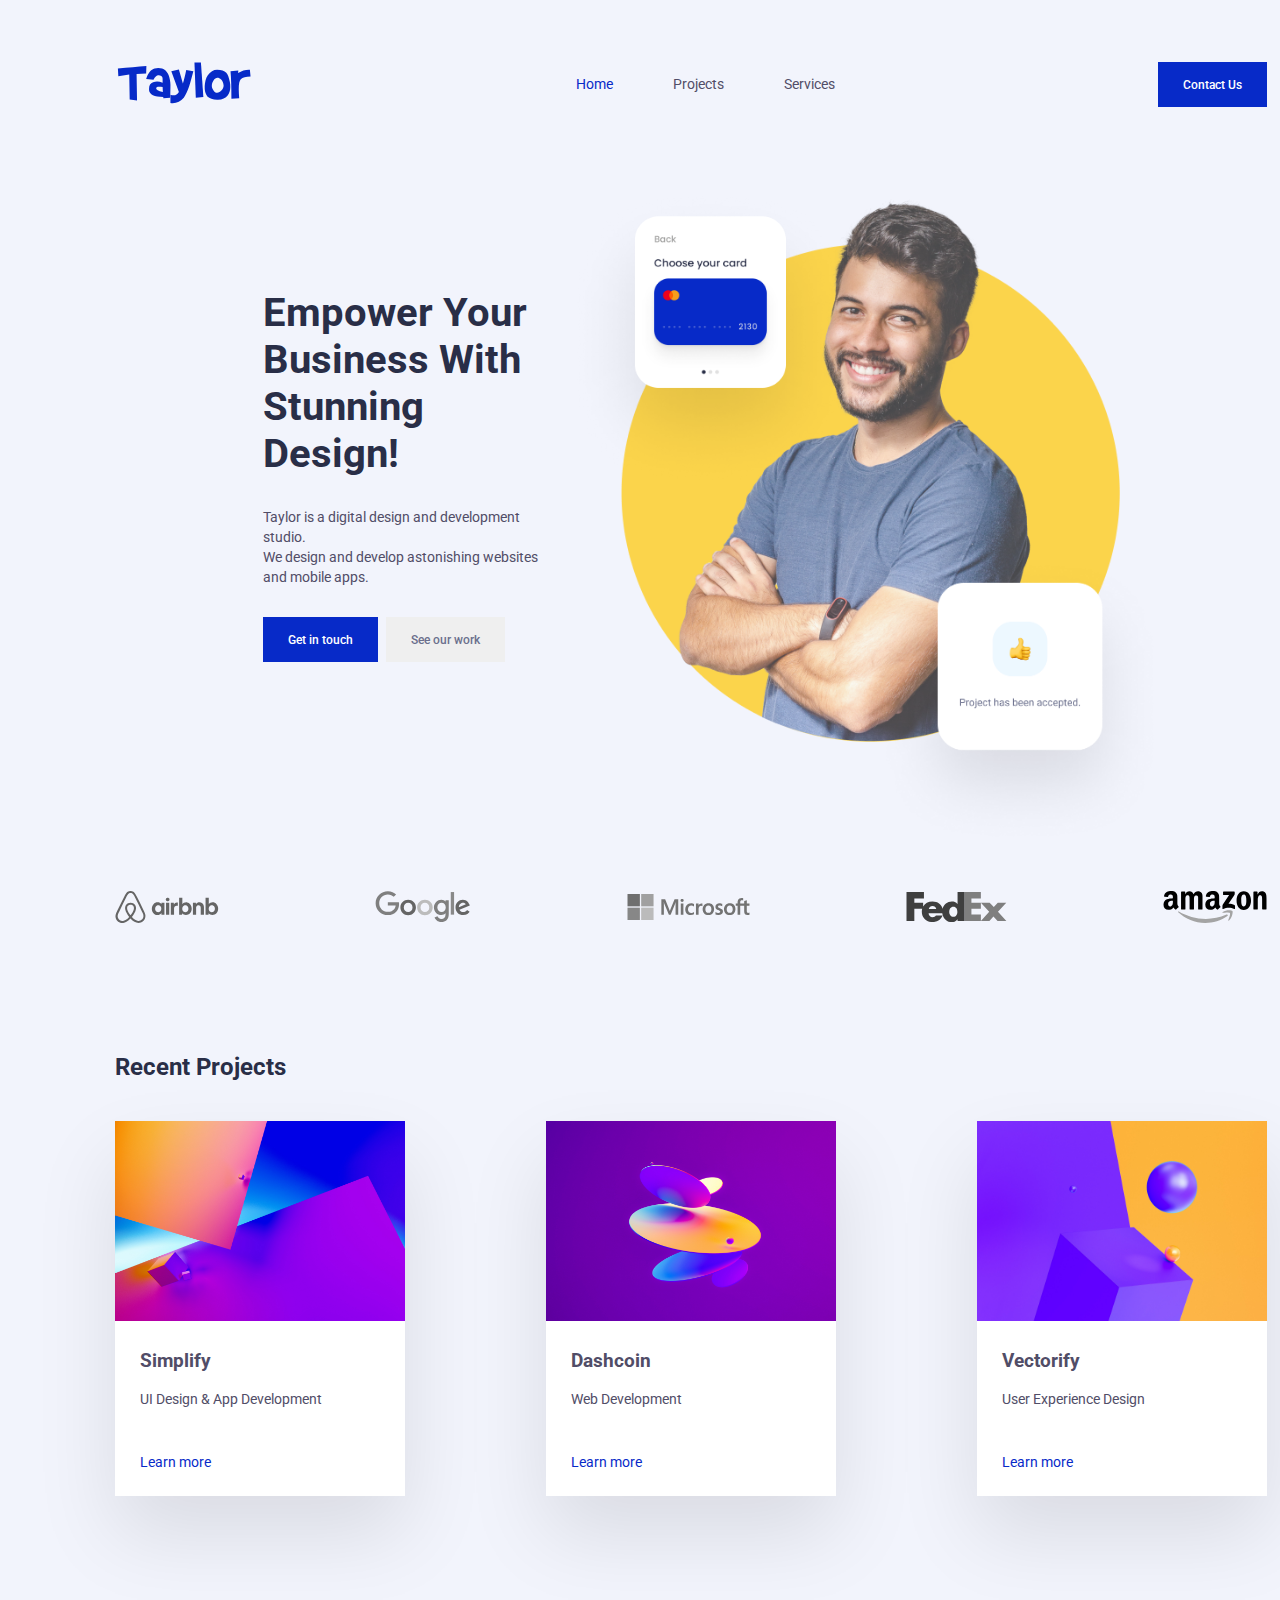
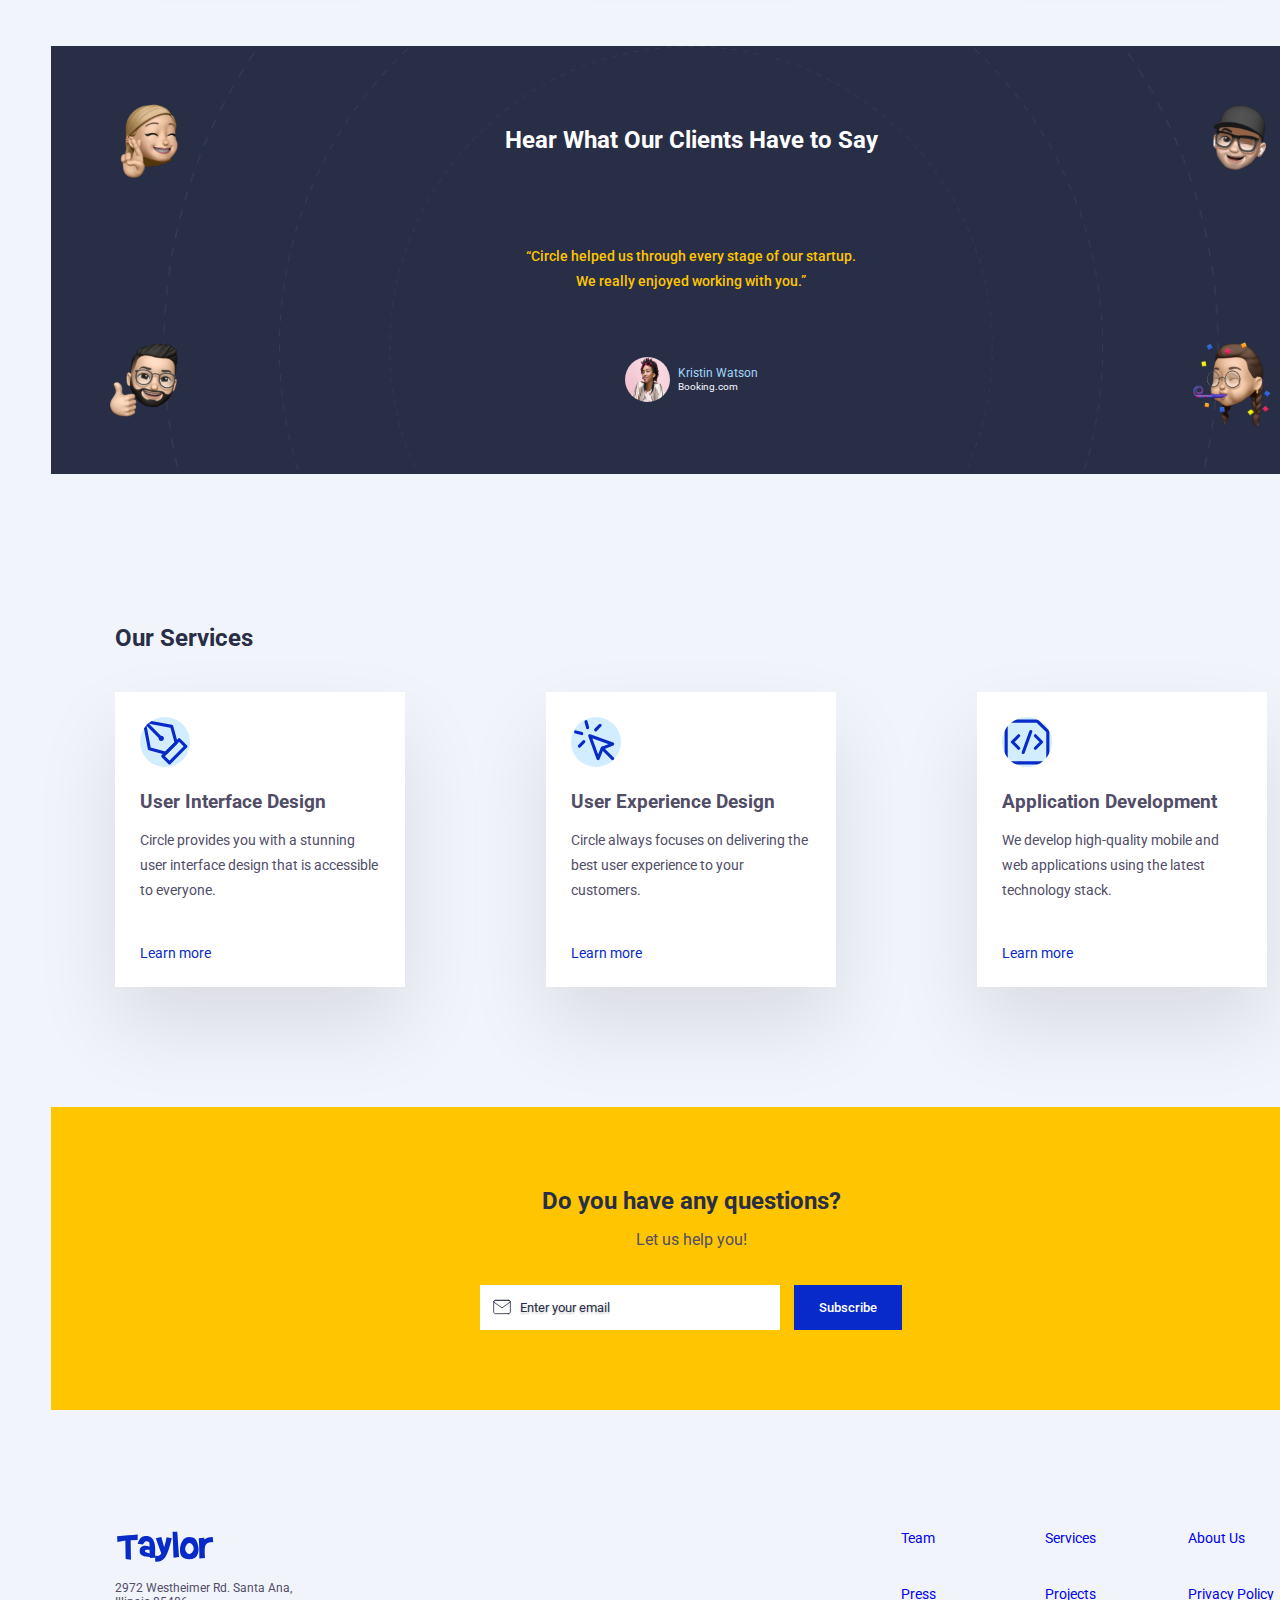
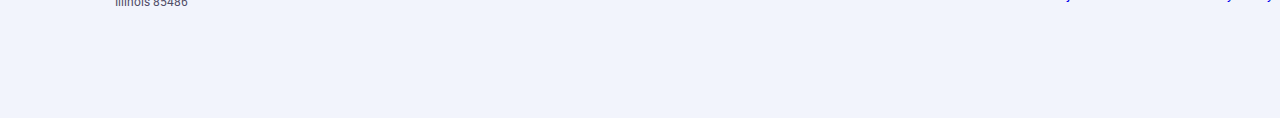
==== index.html @ c60c2ffe "Continuing mobile version" ====
<!--
            MARIONA BATALLA TAYLOR
            mariona.batalla.taylor@gmail.com
            IronHack - FrontEnd Bootcamp
            MID TERM PROJECT
            July -August 2022

            Notes for me:
            1 - You’ll also have to create a few interactions with the DOM, 
            using what you’ve learned about JavaScript so far.

            2 - you’ll have to deploy this project to Netlify, using the Git CLI to do so

-->

<!DOCTYPE html>

<html lang="en">
  <head>
        <meta charset="UTF-8" />
        <meta name="author" content="Taylor"/>
        <meta name="description" content="Web Design and Development by Taylor"/>
        <meta name="keywords"content="web, web design, web development, frontend, taylor"/>
        <meta name="viewport" content="width=device-width, initial-scale=1.0" />
        <meta http-equiv="X-UA-Compatible" content="ie=edge" />
        <title>Taylor Web Design</title>
        <!--general stylesheet-->
        <link rel="stylesheet" type="text/css" href="styles/style.css" />
        <!--styles for index page-->
        <link rel="stylesheet" type="text/css" href="styles/index-style.css" />

  </head>

  <body>

    <div id="container">

        <nav class="general-margins"> <!--navigation bar-->
            <div id="logo-nav">
                <img src="images/logos/taylor.svg" alt="Taylor logo">
                <!--

                    clic en la imagen - window.location.href = el index (CIRCLE)
                
                -->
            </div><!--end of logo nav-->

            <div id="middle-nav">
                <ul>
                    <li><a href="index.html" class="active">Home</a></li>
                    <li><a href="#projects">Projects</a></li><!--anchor-->
                    <li><a href="#services">Services</a></li><!--anchor-->
                </ul>

            </div><!--end of middle nav -->

            <div id="right-nav">
                    <button class="blue-button"><a href="contact.html">Contact Us</a></button>
            </div><!--end of right nav-->

        </nav><!--end of navigation bar-->

        <section id="hero" class="general-margins">
            <div id="left-hero">
                <h1>Empower Your Business With Stunning Design!</h1>
                <p>Taylor is a digital design and development studio.<br> 
                    We design and develop astonishing websites and mobile apps.</p>
                
                    <button class="blue-button"><a href="contact.html">Get in touch</a></button>
                    <button id="see-work"><a href="#projects">See our work</a></button>
            </div><!--end of left hero-->
            <div id="right-hero">
                <img id="image1" src="images/hero-section/hero-image.png" alt="hero image">
                <img id="image2" class="hero-small-image" src="images/hero-section/card-1.png" alt="hero card">
                <img id="image3" class="hero-small-image" src="images/hero-section/card-2.png" alt="another hero card">
            </div>

        </section><!--end of hero section-->

        <section id="client" class="general-margins">
            <img src="images/logos/airbnb-logo.svg" class="image-client" alt="AirBnB logo">
            <img src="images/logos/google-logo.svg" class="image-client" alt="google logo">
            <img src="images/logos/microsoft-logo.svg" class="image-client" alt="microsoft logo">
            <img src="images/logos/fedex-logo.svg" class="image-client" alt="fedex logo">
            <img src="images/logos/amazon-logo.svg" class="image-client" alt="amazon logo">
        </section><!--end of client section-->

        <section id="projects" class="general-margins">
            <h2>Recent Projects</h2>

            <div class="cards-container">


                <!--

                    Yo lo que os propongo que hagáis es que investiguéis lo que son las queryParams 
                    para poder enviar información en la URL. De esta forma, para añadir esa variedad 
                    y que no salga todo el rato el mismo contenido, enviar por queryParams el titulo 
                    y el subtitulo del proyecto seleccionado y listo

                    Y el cuerpo de la descripción del proyecto lo dejáis siempre el mismo y listo

                    Investigad lo de las Query Params, que mola mucho y no es muy muy complicado

                    Según lo que he visto, si en la URL a la que queréis iros para mostrar la 
                    projectPage.html, al final de la URL ponéis ? y luego ponéis las diferentes 
                    properties como si de un objeto se tratase, separadas por &, loq ue tenéis 
                    que usar para recoger dichos valores en el JS de projectPage, es lo siguiente:

                    var params = new Proxy(new URLSearchParams(window.location.search), {
                    get: (searchParams, prop) => searchParams.get(prop),
                    });

                    De esta forma, si luego accedéis al objeto params con el nombre de la property 
                    que habéis pasado, pues accedéis a su valor.
                    Por ejemplo: supongamos que yo tengo la URL 127.0.0.1:5500/projectPage.html. 
                    Yo lo que quiero es pasarle como queryParams el title y subtitle del proyecto 
                    al que haga click. Por tanto, lo que tengo que hacer es lo siguiente:

                    window.location.href = '/projectPage.html?title=MI título maravilloso&subtitle=Mi subtitulo fantástico'

                    De esta forma, cuando entre a mi página projectPage.html y se ejecute mi código JS 
                    podré obtener las queryParams con lo que os he puesto antes:

                    var params = new Proxy(new URLSearchParams(window.location.search), {
                    get: (searchParams, prop) => searchParams.get(prop),
                    });

                    Y para poder obtener los valores que le he pasado, tendría que hacer:

                    const projectTitle = params.title;
                    const projectSubtitle = params.subtitle;

                    Y por último, meter esos valores en mi HTML para mostrarlos Y LISTO


                -->
                    <div id="project1" class="card">
                        <img src="images/projects-section/1.jpg" alt="project simplify">

                        <div class="text-card">
                            <h3>Simplify</h3>
                            <p>UI Design & App Development</p>
                            <a href="project.html" class="learn-more">Learn more</a>
                        </div><!--end of text-card-->

                    </div><!--end of project 1-->

                    <div id="project2" class="card">
                        <img src="images/projects-section/2.jpg" alt="project dashcoin">

                        <div class="text-card">
                            <h3>Dashcoin</h3>
                            <p>Web Development</p>
                            <a href="project.html" class="learn-more">Learn more</a>
                        </div><!--end of text-card-->

                    </div><!--end of project 2-->
                    
                    <div id="project3" class="card">
                        <img src="images/projects-section/3.jpg" alt="project vectorify">

                        <div class="text-card">
                            <h3>Vectorify</h3>
                            <p>User Experience Design</p>
                            <a href="project.html" class="learn-more">Learn more</a>
                        </div><!--end of text-card-->

                    </div><!--end of project 3-->
           
            </div><!-- enf of cards container-->

        </section><!--end of projects section-->

        <section id="testimonial" class="short-margins">
            <h2>Hear What Our Clients Have to Say</h2>
            <blockquote>“Circle helped us through every stage of our startup.<br>We really enjoyed working with you.”</blockquote>
          
            <!--                ASK TEACHERS: un div con display flex (izquierdo, derecho y luego p, o lo q sea para los textos)            -->
            <div id="kristin">
                <img src="images/testimonial-section/profile.png" alt="Kristin Watson's Profile Picture">
                <p><span id="name-kristin">Kristin Watson</span><br><span id="booking-kristin">Booking.com</span></p>
            </div>

            <div id="emojis">
                <img id="emoji1" class="emoji-image" src="images/testimonial-section/memoji-1.png" alt="emoji face">
                <img id="emoji2" class="emoji-image" src="images/testimonial-section/memoji-2.png" alt="emoji face">
                <img id="emoji3" class="emoji-image" src="images/testimonial-section/memoji-3.png" alt="emoji face">
                <img id="emoji4" class="emoji-image" src="images/testimonial-section/memoji-4.png" alt="emoji face">
            </div><!--end of emojis-->
            
        </section><!--end of testimonial section-->

        <section id="services" class="general-margins">
            <h2>Our Services</h2>

            <div class="cards-container">
                    <div id="service1" class="card">
                        <div class="text-card">
                            <img src="images/services-section/icons/1.svg" alt="user interface design">
                            <h3>User Interface Design</h3>
                            <p>Circle provides you with a stunning user interface design that is accessible to everyone.</p>
                            <a href="#" class="learn-more">Learn more</a>
                        </div><!--end of text-card-->

                    </div><!--end of service 1-->

                    <div id="service2" class="card">
                        <div class="text-card">
                            <img src="images/services-section/icons/2.svg" alt="user experience design">
                            <h3>User Experience Design</h3>
                            <p>Circle always focuses on delivering the best user experience to your customers.</p>
                            <a href=#" class="learn-more">Learn more</a>
                        </div><!--end of text-card-->

                    </div><!--end of service 2-->

                    <div id="service3" class="card">
                        <div class="text-card">
                            <img src="images/services-section/icons/3.svg" alt="application development">
                            <h3>Application Development</h3>
                            <p>We develop high-quality mobile and web applications using the latest technology stack.</p>
                            <a href="#" class="learn-more">Learn more</a>
                        </div><!--end of text-card-->

                    </div><!--end of service 3-->
            </div><!--end of cards div-->
           
        </section><!--end of services section-->

        <section id="cta" class="short-margins">
            <h2>Do you have any questions?</h2>
            <p>Let us help you!</p>
            <form>
                <input id="cta-mail" type="text" placeholder="Enter your email">
                <!-- HELP!! icon as a placeholder-->
                <button class="blue-button">Subscribe</button>
            </form>
          
        </section><!--end of CTA section-->

        <footer>
            <div id="left-footer" class="general-margins">
                <img src="images/logos/taylor.svg" alt="Taylor logo">
                <address>2972 Westheimer Rd. Santa Ana,<br>Illinois 85486 </address>
            </div><!--end of left footer-->
            <div id="right-footer">
                <!--grid distribution-->
                <a href="#">Team</a>
                <a href="#">Services</a>
                <a href="#">About Us</a>
                <a href="#">Press</a>
                <a href="#">Projects</a>
                <a href="#">Privacy Policy</a>
            </div><!--end of right footer-->

        </footer>

    </div> <!--end of container-->
     
      <!--BONUS: adding animations to different sections, like the “recent projects” cards.-->

  </body>
</html>
---- styles/style.css ----
/*

            MARIONA BATALLA TAYLOR
            mariona.batalla.taylor@gmail.com
            IronHack - FrontEnd Bootcamp
            MID TERM PROJECT
            July -August 2022


            Colors:
            -------

            BLUES: #072AC8      #43D2FF     #A2D6F9     #D1EDFF
            GRAYS: #292E47      #6B708D     #F2F4FC     #ECF7FF
            YELLOW: #FFC600 

*/

/****************               GENERAL STYLES                 ****************/

/*  we first import the font    */
@import url('https://fonts.googleapis.com/css?family=Roboto+Condensed:700|Roboto:100,300,700');


* /* all elements*/
{
    /* we initially define by default margin and padding as 0*/
    padding: 0;
    margin: 0;
    font-family: "Roboto";

}

body
{
    background-color: #F2F4FC;
    color:#514D67;
    margin-top:60px;
    margin-bottom:60px;
    padding-left:4%; /*60px; /****** MAKE RESPONSIVE *******/
    padding-right:4%;/*60px; /****** MAKE RESPONSIVE *******/
    font-weight:400;
    size:18px; /****** MAKE RESPONSIVE *******/
    width:100vw;
}

h1, h2
{
    color: #292E47;
}

h1
{
    font-weight: 700;
    font-size: 40px; /****** MAKE RESPONSIVE *******/
    margin-bottom:30px;

}

h2
{
    margin-bottom: 40px;
}

p
{
    line-height: 30px;
}

a /* all links in the document*/
{
    text-decoration: none;
}

input[type=text], input[type="email"],input[type="tel"]
{
    box-sizing: border-box; /*so the width contains the padding*/
    height:45px;
    padding:1%;/*15px; /****** MAKE RESPONSIVE *******/
    border:none;
}

a:visited 
{
    color:inherit; /* so that color doesn't change when a link is already visited*/
}

.general-margins
{
    margin-left:5%;/*140px; /****** MAKE RESPONSIVE *******/
    margin-right:5%;/*140px; /****** MAKE RESPONSIVE *******/
}

/****************               NAV BAR                 ****************/
nav
{
    display:flex;
    flex-direction:row; /* from left to right */
    flex-wrap:nowrap; /* to fit it all in the same line */
    justify-content:space-between; /* same space leftitem-leftmargin and rightitem-rightmargin */
    align-items:center;
}

#logo-nav
{
    width: 12%/*70px; /****** MAKE RESPONSIVE *******/
}

ul {

	list-style-type: none; /*remove the markers */
	margin: 0;
	padding: 0;
	overflow: hidden;
}

li {
	/*per posicionar cada enllaç a la mateixa línia (de cantó)*/
	float: left;
}

li a /* links inside the list */ 
{
	/*padding: 30px;*/
    margin:0px 30px;/*margin:0px 30px; /****** MAKE RESPONSIVE *******/
	text-align: center;
	display: block; /* so it behaves like a block*/
	color:#514D67;
    font-size:14px; /****** MAKE RESPONSIVE *******/
}

li a:hover 
{
	/*quan passem per sobre dels enllaços que formen part d'un li*/
	color:#072AC8;
}

a.active 
{
	color:#072AC8;
}

#services a, #projects a
{
    color:#072AC8;
}

button
{

    padding:15px 25px; /****** MAKE RESPONSIVE *******/
    border:none;
    text-align:center;
}

button a
{
    text-decoration:none;
    color:white;
    font-size: 12px; /****** MAKE RESPONSIVE *******/
}

.blue-button
{
    background-color:#072AC8;
    color:white;
    font-weight: 500;

}

/****************               CTA SECTION                 ****************/
#cta
{
    background-color: #FFC600;
    text-align:center;
    margin-bottom: 120px;
    padding-bottom:80px;
    padding-top:80px;
}

#cta h2
{
    margin-bottom: 10px;
}
#cta form
{

    margin-top:30px;
}

#cta ::placeholder
{  
    color: #292E47;
    text-shadow: 0px 2px 2px rgba(0,0,0,0.2);
    
}
#cta input[type=text]
{
    margin-right:10px;/****** MAKE RESPONSIVE *******/
    width:300px;
    padding-left:40px;/****** MAKE RESPONSIVE *******/
    

}
#cta-mail
{

    background-image: url('../images/newsletter/icon/mail.svg');
    background-repeat: no-repeat;
    background-position:12px 12px;
    background-size: 20px;
}

/****************               FOOTER                 ****************/
footer
{

    display:flex;
    flex-direction:row;
    justify-content:space-between;
    /*margin-left:120px;/****** MAKE RESPONSIVE *******/
    /*margin-right:120px;/****** MAKE RESPONSIVE *******/
    font-size:12px;
}

#left-footer img
{
    width:100px;/****** MAKE RESPONSIVE *******/
    margin-bottom: 15px;
    
}

#right-footer
{
    width:430px;/****** MAKE RESPONSIVE *******/
    display:grid;
    grid-template-columns: 1fr 1fr 1fr; 
    grid-template-rows: 1fr 1fr 1fr; 
    gap: 40px 0px; 
    
}

address
{
    font-style:normal;
}


/************************************************************************************************************************ 
                                            MEDIA QUERIES 
*************************************************************************************************************************/

/* Small devices (landscape phones, 576px and above till next break point)*/
/* MOBILE */
@media (max-width:767px) 
{ 
    
   body
   {
        background-color:yellow;

        margin-top:5%;
        margin-bottom:5%;

   }

   h1
   {
        margin-bottom:5%;
   }
    .general-margins
    {
        margin:0;
        padding:0;
    }


    #cta
    {
        margin-bottom: 10%;
        padding-bottom:8%;
        padding-top:8%;
        background-color:aqua;
    }

  

    footer
    {

        display:flex;
        flex-direction:column-reverse;
        align-items:center;
        margin-left:0px;/****** MAKE RESPONSIVE *******/
        margin-right:0px;/****** MAKE RESPONSIVE *******/
        font-size:12px;
        background-color:blueviolet;
    }

    #left-footer img
    {
        width:25%;
        margin-bottom: 3%;
        margin-top: 3%;
    }

    #left-footer /*bottom position: reverse display in phone*/
    {
        margin-bottom:0;
        text-align:center;
    }

    #right-footer /*top position: reverse display in phone*/
    {
        width:100%;
        display:grid;
        grid-template-columns: 1fr 1fr 1fr; 
        grid-template-rows: 1fr 1fr 1fr; 
        gap: 15px 0px; 
        margin-left:20%;
    }

    #hero
    {
        background-color:fuchsia;
    }

    #client
    {
        background-color:darkorange;
    }
    #services
    {
        background-color:chartreuse;
    }

    #testimonial
    {
        background-color:crimson;
    }

    #projects
    {
        background-color:deeppink;
    }
   
}

/* Medium devices (tablets, 768px and above till next break point)*/
/* TABLET */
@media (min-width: 768px) and (max-width: 1024px)/* TABLET */

{ 
    body
    {
        background-color: tomato;
    }
   

}
---- styles/index-style.css ----
/*

            MARIONA BATALLA TAYLOR
            mariona.batalla.taylor@gmail.com
            IronHack - FrontEnd Bootcamp
            MID TERM PROJECT
            July -August 2022


            Colors:
            -------

            BLUES: #072AC8      #43D2FF     #A2D6F9     #D1EDFF
            GRAYS: #292E47      #6B708D     #F2F4FC     #ECF7FF
            YELLOW: #FFC600 

*/

/************************ INDEX.HTML************************/


/****************               HERO SECTION                 ****************/
#hero
{
    display:flex;
    flex-direction:row; /* from left to right */
    flex-wrap:nowrap; /* to fit it all in the same line */
    justify-content:center; /* same space leftitem-leftmargin and rightitem-rightmargin */
    /*align-items:baseline;*/
    margin-top:80px;
    margin-bottom: 100px;
    
}

#left-hero
{
    padding-top:100px;
    width: 24%;/*340px;/****** MAKE RESPONSIVE *******/
    margin-right:7%;/*100px;/****** MAKE RESPONSIVE *******/

}

#left-hero p
{
    margin-bottom:30px;
    font-size:14px;
    line-height: 20px;
}

#see-work
{
    margin-left:1.4%;/*20px;/****** MAKE RESPONSIVE *******/
}

#see-work a
{

    color:#6B708D;
    font-weight: 500;
}

#right-hero
{
    position:relative;
    top:0;
    left:0;

}

#image1
{
    width:500px;/****** MAKE RESPONSIVE *******/
    height:auto;
    position:relative; /*the background image as relative position*/
    top:0;
    left:0;
    opacity: 0.7;
}


#image2
{
    position:absolute;
    left:-60px;/****** MAKE RESPONSIVE *******/
    top:-10px;
    width:300px;/****** MAKE RESPONSIVE *******/
    height:auto;


}

#image3
{
    position:absolute;
    right:-50px;/****** MAKE RESPONSIVE *******/
    bottom:-100px;
    width:300px;/****** MAKE RESPONSIVE *******/
    height:auto;



}



/****************               CLIENT SECTION                 ****************/
#client
{
    display:flex;
    flex-direction: row;
    justify-content: space-between;
    margin-top:140px;
    margin-bottom:130px;
}

.image-client
{
    filter:grayscale();
}

/****************               PROJECTS SECTION                 ****************/
#projects
{
    margin-bottom: 150px;

}


        /*************************   CARDS  (projects and services sections) ********************************/
        .cards-container
        {
            display:flex;
            flex-direction: row;
            justify-content:space-between;
            
        }

        .card
        {
            width:290px;/****** MAKE RESPONSIVE *******/
            background-color:white;
            box-shadow: 0px 38.7755px 77.551px rgba(0, 0, 0, 0.1);
        }

        .card img
        {
            width:290px;/****** MAKE RESPONSIVE *******/
            height:200px;
        }

        .text-card
        {
            padding:25px;/****** MAKE RESPONSIVE *******/

        }
        .text-card p, a
        {
            font-size:14px;/****** MAKE RESPONSIVE *******/
        }

        .text-card p
        {
            margin-bottom:40px;
            line-height:25px;/****** MAKE RESPONSIVE *******/
        }

        .text-card img
        {
            margin-bottom: 20px;
        }

        .text-card h3
        {
            margin-bottom: 15px;
        }

        /*************************   EOCARDS ********************************/

/****************               TESTIMONIAL SECTION                 ****************/
#testimonial
{
    
    text-align:center;
    background-image:url("../images/testimonial-section/orbit.png");
    background-position:0 0;
    background-repeat:no-repeat;
    background-size:cover;
    background-color:#292E47;
    position:relative;
    top:0;
    left:0;
}

#testimonial h2
{
    color:white;
    padding-top:80px;
    font-weight: 700;
    padding-bottom:50px;
}

blockquote
{
    color: #FFC600;
    line-height: 25px;
    font-size:14px;
    font-weight:500;
}

.emoji-image
{
    width:100px;/****** MAKE RESPONSIVE *******/
    height:100px;
}

#emoji1
{
    position:absolute;
    top:45px;/****** MAKE RESPONSIVE *******/
    left:45px;/****** MAKE RESPONSIVE *******/
}

#emoji2
{
    position:absolute;
    top:45px;/****** MAKE RESPONSIVE *******/
    right:45px;/****** MAKE RESPONSIVE *******/
}

#emoji3
{
    position:absolute;
    bottom:45px;/****** MAKE RESPONSIVE *******/
    left:45px;/****** MAKE RESPONSIVE *******/
}


#emoji4
{
    position:absolute;
    bottom:45px;/****** MAKE RESPONSIVE *******/
    right:45px;/****** MAKE RESPONSIVE *******/
}

#kristin
{
    display:flex;
    flex-direction:row;
    justify-content: center;
    align-items:center;
    margin-top:60px;
    padding-bottom:70px;
    height:50px;

}

#kristin img
{
    width:45px;/****** MAKE RESPONSIVE *******/
    height:45px;
    border-radius:50%;
    margin-right:8px;/****** MAKE RESPONSIVE *******/
}

#kristin p
{
    line-height:12px;
    text-align:left;
}

#name-kristin
{
    color:#A2D6F9;
    font-size: 12px;
    font-weight:400;
}

#booking-kristin
{
    color:#F4F6FC;
    font-size:10px;
    font-weight: 400;



}

/****************               SERVICES SECTION                 ****************/

#services
{
    margin-top:150px;
    margin-bottom:120px;
}

#services img
{
    width:50px;/****** MAKE RESPONSIVE *******/
    height:50px;
    border-radius:50%;
    background-color:#D1EDFF;

}




/************************************************************************************************************************ 
                                            MEDIA QUERIES 
*************************************************************************************************************************/


/* Small devices (landscape phones, 576px and above till next break point)*/
/* MOBILE*/
@media (max-width:767px) 
{ 
    
    h2
    {
        text-align: center;
        margin-top:80px;
    }
    #hero
    {
        display:flex;
        flex-direction:row-reverse; /* from right to left */
        flex-wrap:wrap-reverse; /* to fit it all in the necessary lines */
        justify-content:center; /* same space leftitem-leftmargin and rightitem-rightmargin */
        margin-top:30px;
        margin-bottom: 30px;
    }

    #left-hero
    {

        padding-top:80px;
        padding-left:7%;
        width:100%;
        text-align: center;
    }

    #right-hero
    {
        width:100%;
        padding-left:7%;
    }

    #right-hero img
    {
       
    }


    #client
    {

        justify-content: space-evenly;
        flex-wrap:wrap;
        align-items:center;
        margin-top:0px;
        margin-bottom:30px;
    }

    .image-client
    {
        width: 20%;
        margin:5%;
    }

    #projects
    {
        margin-bottom: 30px;
    }

            /*************************   CARDS  (projects and services sections) ********************************/
            .cards-container
            {
                display:flex;
                flex-direction: row;
                flex-wrap:wrap;
                row-gap:15px;
                justify-content:space-between;
                
            }
    
            .card
            {
                width:100%;
                text-align: center;
            }
    
            .card img
            {
                width:100%;
            }
    
            /*************************   EOCARDS ********************************/

    #services
    {
        margin-top:30px;
        margin-bottom:30px;
    }   

    .emoji-image
    {
        width:80px;
        height:80px;
    }

    #emoji1
    {
        position:absolute;
        top:5%;
        left:2%;
    }

    #emoji2
    {
        position:absolute;
        top:5%;
        right:2%;
    }

    #emoji3
    {
        position:absolute;
        bottom:5%;
        left:2%;
    }


    #emoji4
    {
        position:absolute;
        bottom:5%;
        right:2%;
    }

    #testimonial h2
    {
        padding-top:60px;
        padding-bottom:15px;
    }

    #kristin
    {

        margin-top:20px;
        padding-bottom:30px;
        height:50px;
    }
    
    #cta h2
    {
        margin-top:20px;
    }

}


/* Medium devices (tablets, 768px and above till next break point)*/
/* TABLET */
@media (min-width: 768px) and (max-width: 1024px)

{ 


}
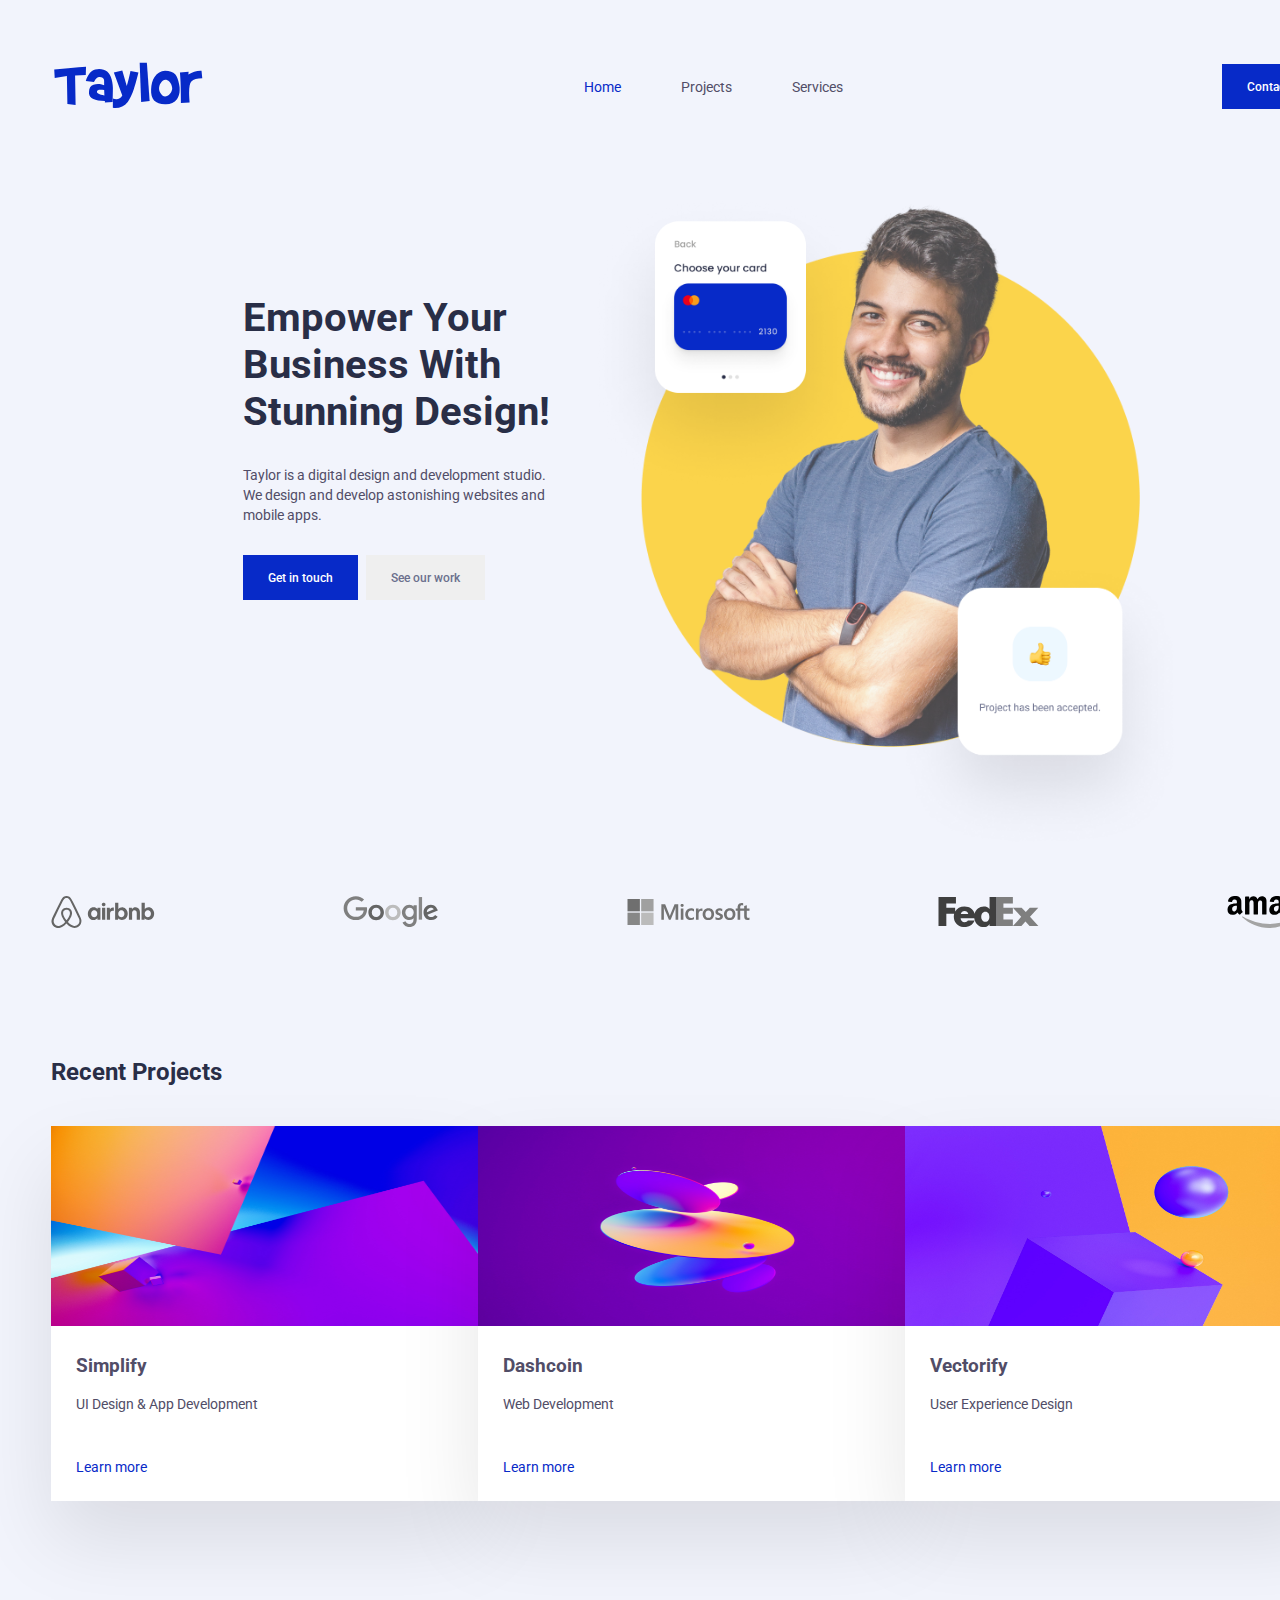
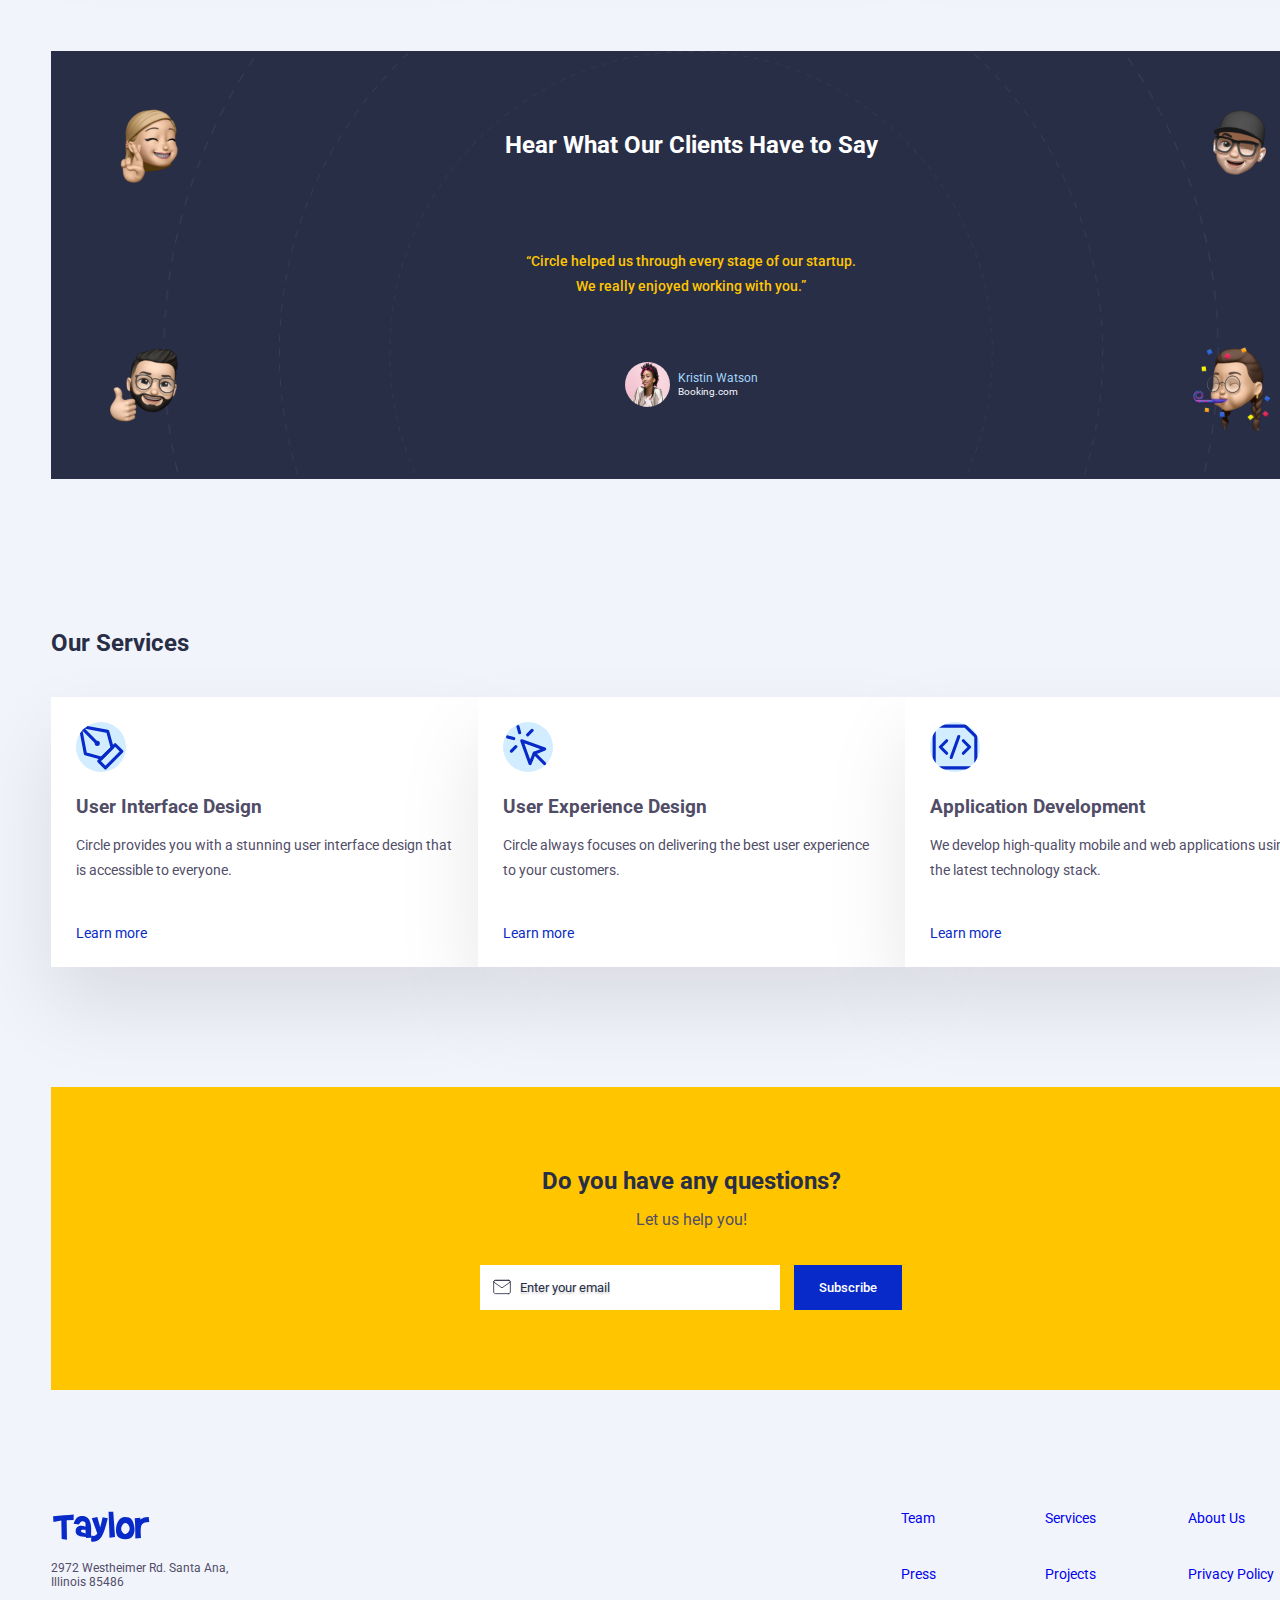
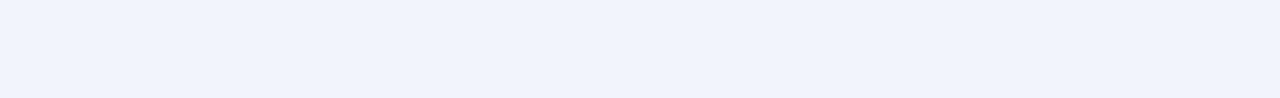
==== commit ba037363: "Retouching final things" ====
--- a/index.html
+++ b/index.html
@@ -9,10 +9,27 @@
             1 - You’ll also have to create a few interactions with the DOM, 
             using what you’ve learned about JavaScript so far.
 
-            2 - you’ll have to deploy this project to Netlify, using the Git CLI to do so
 
 -->
 
+
+
+
+
+
+<!--
+    PREGUNTA: Para hacer las query params se añade script en el mismo fichero html 
+    o hay que añadir un fichero solo de JS?
+
+    RESPUESTA: para buenas practicas, el JS va en un fichero aparte, 
+    no dentro del HTML. No se si esto responde a tu pregunta...
+
+    PROFE: Eso es Mae, la info del título y del subtítulo, 
+    se pasa en la URL a la que quieres acceder cuando haces click 
+    en el botón o enlace, que dirige a esa nueva página
+
+
+-->
 <!DOCTYPE html>
 
 <html lang="en">
@@ -85,7 +102,7 @@
             <img src="images/logos/amazon-logo.svg" class="image-client" alt="amazon logo">
         </section><!--end of client section-->
 
-        <section id="projects" class="general-margins">
+        <section id="projects">
             <h2>Recent Projects</h2>
 
             <div class="cards-container">
--- a/styles/style.css
+++ b/styles/style.css
@@ -41,7 +41,8 @@
     padding-right:4%;/*60px; /****** MAKE RESPONSIVE *******/
     font-weight:400;
     size:18px; /****** MAKE RESPONSIVE *******/
-    width:100vw;
+    /*width:100vw;********************* MODIFY ONCE WITH DOUBLE SCREEN*/
+    width:100%;
 }
 
 h1, h2
@@ -87,8 +88,8 @@
 
 .general-margins
 {
-    margin-left:5%;/*140px; /****** MAKE RESPONSIVE *******/
-    margin-right:5%;/*140px; /****** MAKE RESPONSIVE *******/
+    margin-right:0px;
+    
 }
 
 /****************               NAV BAR                 ****************/
@@ -168,6 +169,56 @@
 
 }
 
+/*************************   CARDS  (projects and services sections) ********************************/
+.cards-container
+{
+    display:flex;
+    flex-direction: row;
+    justify-content:space-between;
+    
+}
+
+.card
+{
+    width:80%;/****** MAKE RESPONSIVE *******/
+    background-color:white;
+    box-shadow: 0px 38.7755px 77.551px rgba(0, 0, 0, 0.1);
+}
+
+.card img
+{
+    width:100%;
+    height:200px;
+}
+
+.text-card
+{
+    padding:25px;/****** MAKE RESPONSIVE *******/
+
+}
+.text-card p, a
+{
+    font-size:14px;/****** MAKE RESPONSIVE *******/
+}
+
+.text-card p
+{
+    margin-bottom:40px;
+    line-height:25px;/****** MAKE RESPONSIVE *******/
+}
+
+.text-card img
+{
+    margin-bottom: 20px;
+}
+
+.text-card h3
+{
+    margin-bottom: 15px;
+}
+
+/*************************   EOCARDS ********************************/
+
 /****************               CTA SECTION                 ****************/
 #cta
 {
@@ -257,30 +308,89 @@
     
    body
    {
-        background-color:yellow;
-
         margin-top:5%;
         margin-bottom:5%;
-
+        padding:0;
+        margin-left:0px; /****WHY??*****/
+        margin-right:0px;/****WHY??*****/
+        
    }
 
    h1
    {
         margin-bottom:5%;
    }
-    .general-margins
-    {
-        margin:0;
-        padding:0;
-    }
+
+   .general-margins
+   {
+    margin:0;
+   }
+
+
+    /****************               NAV BAR                 ****************/
+
+    #middle-nav
+    {
+        position:absolute;
+         /* WHEN CLICKING HAMBURGER IGON, THIS SHALL ANIMATE TO POSITION ITSELF TO THIS POSITION*/
+        left:0;
+        top:30%;
+        width:20%;
+        background-color:#072AC8;
+
+       
+    }
+
+    #logo-nav
+    {
+        width: 12%;/*70px; /****** MAKE RESPONSIVE *******/
+        padding-left:22%;
+    }
+
+    ul {
+
+        list-style-type: none; /*remove the markers */
+        margin: 0;
+        padding: 0;
+        overflow: hidden;
+    }
+    
+    li {
+        float: none;
+        color:white;
+    }
+    
+    li a /* links inside the list */ 
+    {
+        /*padding: 30px;*/
+        margin:20% 20%;/*margin:0px 30px; /****** MAKE RESPONSIVE *******/
+        text-align: center;
+        display: block; /* so it behaves like a block*/
+        color:white;
+        font-size:14px; /****** MAKE RESPONSIVE *******/
+    }
+
+    li a:hover 
+    {
+        /*quan passem per sobre dels enllaços que formen part d'un li*/
+        color:yellow;
+    }
+    
+    a.active 
+    {
+        color:white;
+    }
+
+
+
 
 
     #cta
     {
-        margin-bottom: 10%;
+        margin-bottom: 5%;
         padding-bottom:8%;
         padding-top:8%;
-        background-color:aqua;
+        width:100%;
     }
 
   
@@ -294,7 +404,7 @@
         margin-left:0px;/****** MAKE RESPONSIVE *******/
         margin-right:0px;/****** MAKE RESPONSIVE *******/
         font-size:12px;
-        background-color:blueviolet;
+        background-color: aqua;
     }
 
     #left-footer img
@@ -319,31 +429,8 @@
         gap: 15px 0px; 
         margin-left:20%;
     }
-
-    #hero
-    {
-        background-color:fuchsia;
-    }
-
-    #client
-    {
-        background-color:darkorange;
-    }
-    #services
-    {
-        background-color:chartreuse;
-    }
-
-    #testimonial
-    {
-        background-color:crimson;
-    }
-
-    #projects
-    {
-        background-color:deeppink;
-    }
    
+    
 }
 
 /* Medium devices (tablets, 768px and above till next break point)*/
--- a/styles/index-style.css
+++ b/styles/index-style.css
@@ -97,8 +97,6 @@
     width:300px;/****** MAKE RESPONSIVE *******/
     height:auto;
 
-
-
 }
 
 
@@ -126,55 +124,7 @@
 }
 
 
-        /*************************   CARDS  (projects and services sections) ********************************/
-        .cards-container
-        {
-            display:flex;
-            flex-direction: row;
-            justify-content:space-between;
-            
-        }
-
-        .card
-        {
-            width:290px;/****** MAKE RESPONSIVE *******/
-            background-color:white;
-            box-shadow: 0px 38.7755px 77.551px rgba(0, 0, 0, 0.1);
-        }
-
-        .card img
-        {
-            width:290px;/****** MAKE RESPONSIVE *******/
-            height:200px;
-        }
-
-        .text-card
-        {
-            padding:25px;/****** MAKE RESPONSIVE *******/
-
-        }
-        .text-card p, a
-        {
-            font-size:14px;/****** MAKE RESPONSIVE *******/
-        }
-
-        .text-card p
-        {
-            margin-bottom:40px;
-            line-height:25px;/****** MAKE RESPONSIVE *******/
-        }
-
-        .text-card img
-        {
-            margin-bottom: 20px;
-        }
-
-        .text-card h3
-        {
-            margin-bottom: 15px;
-        }
-
-        /*************************   EOCARDS ********************************/
+        
 
 /****************               TESTIMONIAL SECTION                 ****************/
 #testimonial
@@ -320,46 +270,75 @@
         text-align: center;
         margin-top:80px;
     }
+
     #hero
     {
+        width:100%;
         display:flex;
         flex-direction:row-reverse; /* from right to left */
         flex-wrap:wrap-reverse; /* to fit it all in the necessary lines */
         justify-content:center; /* same space leftitem-leftmargin and rightitem-rightmargin */
-        margin-top:30px;
-        margin-bottom: 30px;
+        margin-top:2%;
+        margin-bottom: 5%;
     }
 
     #left-hero
     {
-
-        padding-top:80px;
+        padding-top:10%;
         padding-left:7%;
         width:100%;
-        text-align: center;
+        text-align:center;
+
     }
 
     #right-hero
     {
         width:100%;
         padding-left:7%;
-    }
-
-    #right-hero img
-    {
-       
+
+        text-align:center;
+    }
+
+    #image1
+    {
+        width:50%;
+        height:auto;
+        position:relative; /*the background image as relative position*/
+        top:0;
+        left:0;
+        opacity: 0.7;        
+    }
+
+
+    #image2
+    {
+        position:absolute;
+        left:23%;
+        top:0;
+        width:30%;
+        height:auto;
+    }
+
+    #image3
+    {
+        position:absolute;
+        right:13%;
+        bottom:-20%;
+        width:30%;
+        height:auto;
     }
 
 
     #client
     {
-
         justify-content: space-evenly;
         flex-wrap:wrap;
         align-items:center;
-        margin-top:0px;
-        margin-bottom:30px;
-    }
+        margin-top:0;
+        margin-bottom:0;
+        width:100%;
+    }
+
 
     .image-client
     {
@@ -369,7 +348,9 @@
 
     #projects
     {
-        margin-bottom: 30px;
+        /*margin-bottom: 20px;
+        margin-top:10%;*/
+        width:100%;
     }
 
             /*************************   CARDS  (projects and services sections) ********************************/
@@ -398,9 +379,12 @@
 
     #services
     {
-        margin-top:30px;
+        margin-top:0px;
         margin-bottom:30px;
+        width:100%;
     }   
+
+       
 
     .emoji-image
     {
@@ -435,6 +419,11 @@
         position:absolute;
         bottom:5%;
         right:2%;
+    }
+
+    #testimonial
+    {
+        width:100%;
     }
 
     #testimonial h2
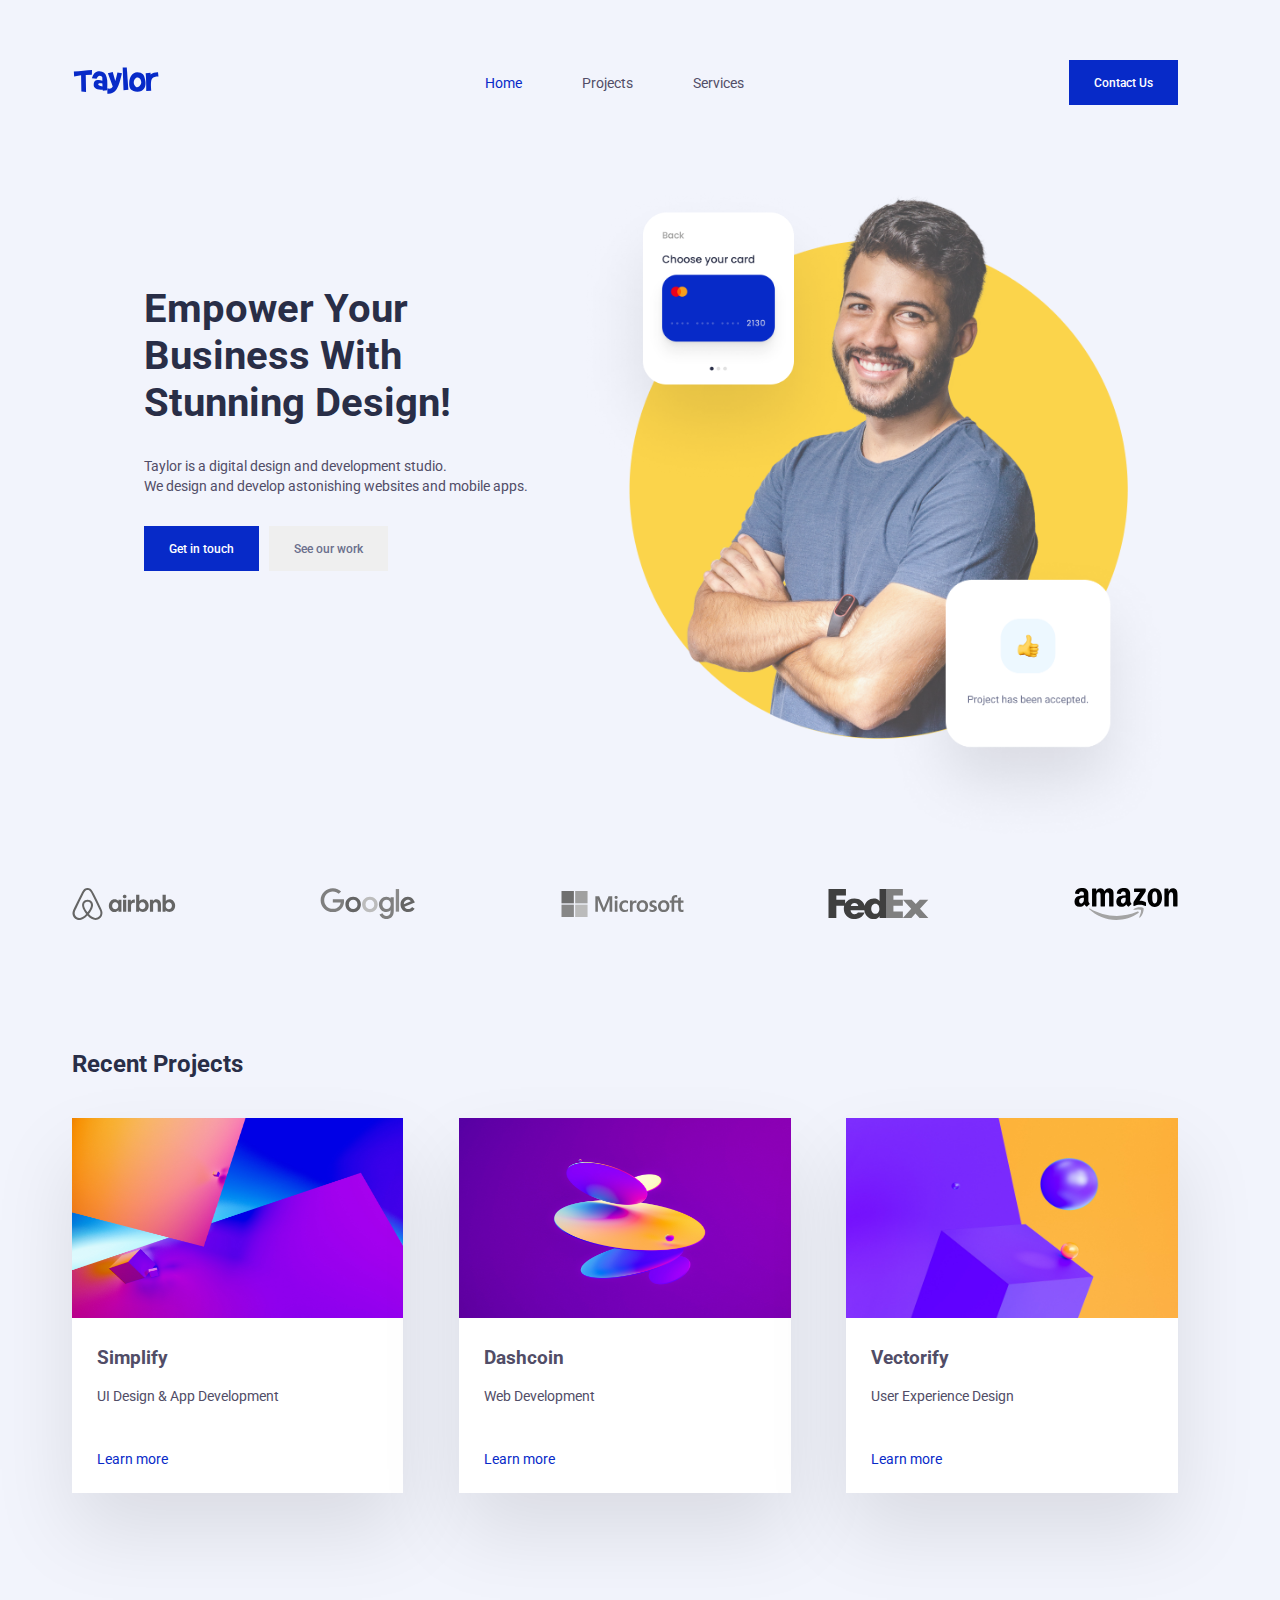
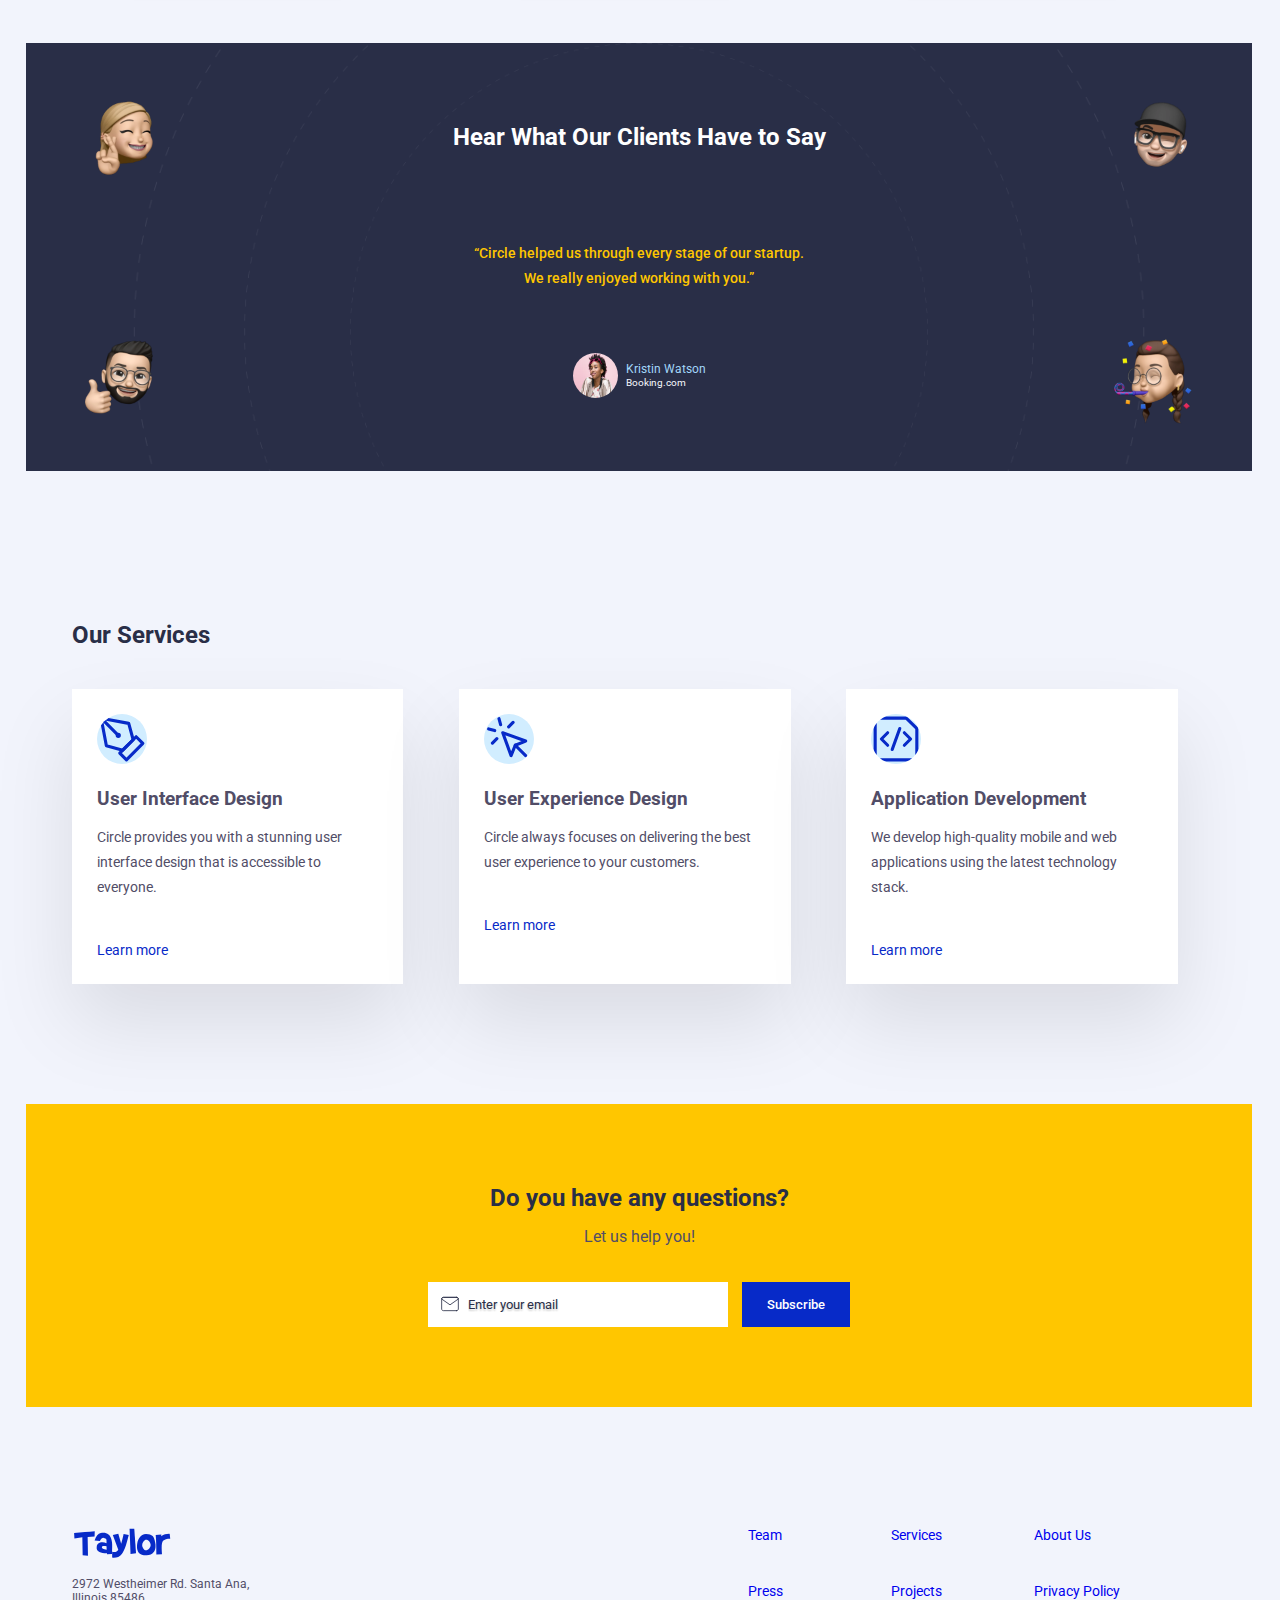
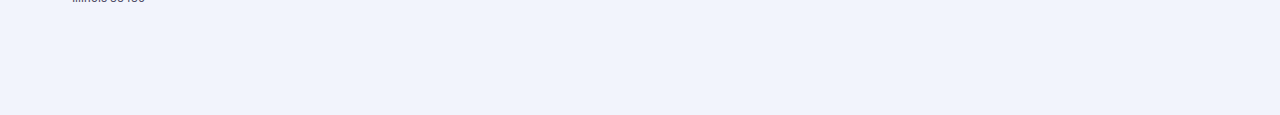
==== commit 18e669c0: "Fixing margins" ====
--- a/index.html
+++ b/index.html
@@ -52,7 +52,7 @@
 
     <div id="container">
 
-        <nav class="general-margins"> <!--navigation bar-->
+        <nav class="general-padding"> <!--navigation bar-->
             <div id="logo-nav">
                 <img src="images/logos/taylor.svg" alt="Taylor logo">
                 <!--
@@ -77,7 +77,7 @@
 
         </nav><!--end of navigation bar-->
 
-        <section id="hero" class="general-margins">
+        <section id="hero">
             <div id="left-hero">
                 <h1>Empower Your Business With Stunning Design!</h1>
                 <p>Taylor is a digital design and development studio.<br> 
@@ -94,7 +94,7 @@
 
         </section><!--end of hero section-->
 
-        <section id="client" class="general-margins">
+        <section id="client" class="general-padding">
             <img src="images/logos/airbnb-logo.svg" class="image-client" alt="AirBnB logo">
             <img src="images/logos/google-logo.svg" class="image-client" alt="google logo">
             <img src="images/logos/microsoft-logo.svg" class="image-client" alt="microsoft logo">
@@ -102,7 +102,7 @@
             <img src="images/logos/amazon-logo.svg" class="image-client" alt="amazon logo">
         </section><!--end of client section-->
 
-        <section id="projects">
+        <section id="projects" class="general-padding">
             <h2>Recent Projects</h2>
 
             <div class="cards-container">
@@ -208,7 +208,7 @@
             
         </section><!--end of testimonial section-->
 
-        <section id="services" class="general-margins">
+        <section id="services" class="general-padding">
             <h2>Our Services</h2>
 
             <div class="cards-container">
@@ -257,7 +257,7 @@
         </section><!--end of CTA section-->
 
         <footer>
-            <div id="left-footer" class="general-margins">
+            <div id="left-footer" class="general-padding">
                 <img src="images/logos/taylor.svg" alt="Taylor logo">
                 <address>2972 Westheimer Rd. Santa Ana,<br>Illinois 85486 </address>
             </div><!--end of left footer-->
--- a/styles/style.css
+++ b/styles/style.css
@@ -37,12 +37,18 @@
     color:#514D67;
     margin-top:60px;
     margin-bottom:60px;
-    padding-left:4%; /*60px; /****** MAKE RESPONSIVE *******/
-    padding-right:4%;/*60px; /****** MAKE RESPONSIVE *******/
+    padding-left:2%; /*60px; /****** MAKE RESPONSIVE *******/
+    padding-right:0;/*60px; /****** MAKE RESPONSIVE *******/
     font-weight:400;
     size:18px; /****** MAKE RESPONSIVE *******/
     /*width:100vw;********************* MODIFY ONCE WITH DOUBLE SCREEN*/
-    width:100%;
+    width:90%;
+}
+
+.container
+{
+    padding:0;
+    margin:0;
 }
 
 h1, h2
@@ -77,7 +83,7 @@
 {
     box-sizing: border-box; /*so the width contains the padding*/
     height:45px;
-    padding:1%;/*15px; /****** MAKE RESPONSIVE *******/
+    padding:1%;
     border:none;
 }
 
@@ -86,12 +92,16 @@
     color:inherit; /* so that color doesn't change when a link is already visited*/
 }
 
-.general-margins
-{
-    margin-right:0px;
-    
-}
-
+.general-padding
+{
+    padding-left:4%;/*60px;*/
+    /*padding-right:60px;*/  
+}
+
+.short-margins
+{
+    margin-right:-6.5%;
+}
 /****************               NAV BAR                 ****************/
 nav
 {
@@ -100,11 +110,12 @@
     flex-wrap:nowrap; /* to fit it all in the same line */
     justify-content:space-between; /* same space leftitem-leftmargin and rightitem-rightmargin */
     align-items:center;
+
 }
 
 #logo-nav
 {
-    width: 12%/*70px; /****** MAKE RESPONSIVE *******/
+    width: 8%;
 }
 
 ul {
@@ -169,18 +180,20 @@
 
 }
 
+
 /*************************   CARDS  (projects and services sections) ********************************/
 .cards-container
 {
     display:flex;
     flex-direction: row;
     justify-content:space-between;
+
     
 }
 
 .card
 {
-    width:80%;/****** MAKE RESPONSIVE *******/
+    width:30%;
     background-color:white;
     box-shadow: 0px 38.7755px 77.551px rgba(0, 0, 0, 0.1);
 }
@@ -265,7 +278,6 @@
 /****************               FOOTER                 ****************/
 footer
 {
-
     display:flex;
     flex-direction:row;
     justify-content:space-between;
@@ -321,22 +333,26 @@
         margin-bottom:5%;
    }
 
-   .general-margins
+   .container
    {
-    margin:0;
+    width:100%;
+    
    }
 
-
     /****************               NAV BAR                 ****************/
+
 
     #middle-nav
     {
         position:absolute;
          /* WHEN CLICKING HAMBURGER IGON, THIS SHALL ANIMATE TO POSITION ITSELF TO THIS POSITION*/
         left:0;
-        top:30%;
-        width:20%;
+        top:0;
+        width:25%;
+        padding-top:20%;
+        padding-left:10%;
         background-color:#072AC8;
+        z-index:5;
 
        
     }
@@ -344,7 +360,7 @@
     #logo-nav
     {
         width: 12%;/*70px; /****** MAKE RESPONSIVE *******/
-        padding-left:22%;
+        padding-left:45%;
     }
 
     ul {
@@ -382,9 +398,6 @@
     }
 
 
-
-
-
     #cta
     {
         margin-bottom: 5%;
@@ -393,18 +406,15 @@
         width:100%;
     }
 
-  
 
     footer
     {
-
         display:flex;
         flex-direction:column-reverse;
         align-items:center;
         margin-left:0px;/****** MAKE RESPONSIVE *******/
         margin-right:0px;/****** MAKE RESPONSIVE *******/
         font-size:12px;
-        background-color: aqua;
     }
 
     #left-footer img
--- a/styles/index-style.css
+++ b/styles/index-style.css
@@ -35,8 +35,9 @@
 #left-hero
 {
     padding-top:100px;
-    width: 24%;/*340px;/****** MAKE RESPONSIVE *******/
-    margin-right:7%;/*100px;/****** MAKE RESPONSIVE *******/
+    width: 35%;
+    margin-right:7%;
+    padding-left:6%;
 
 }
 
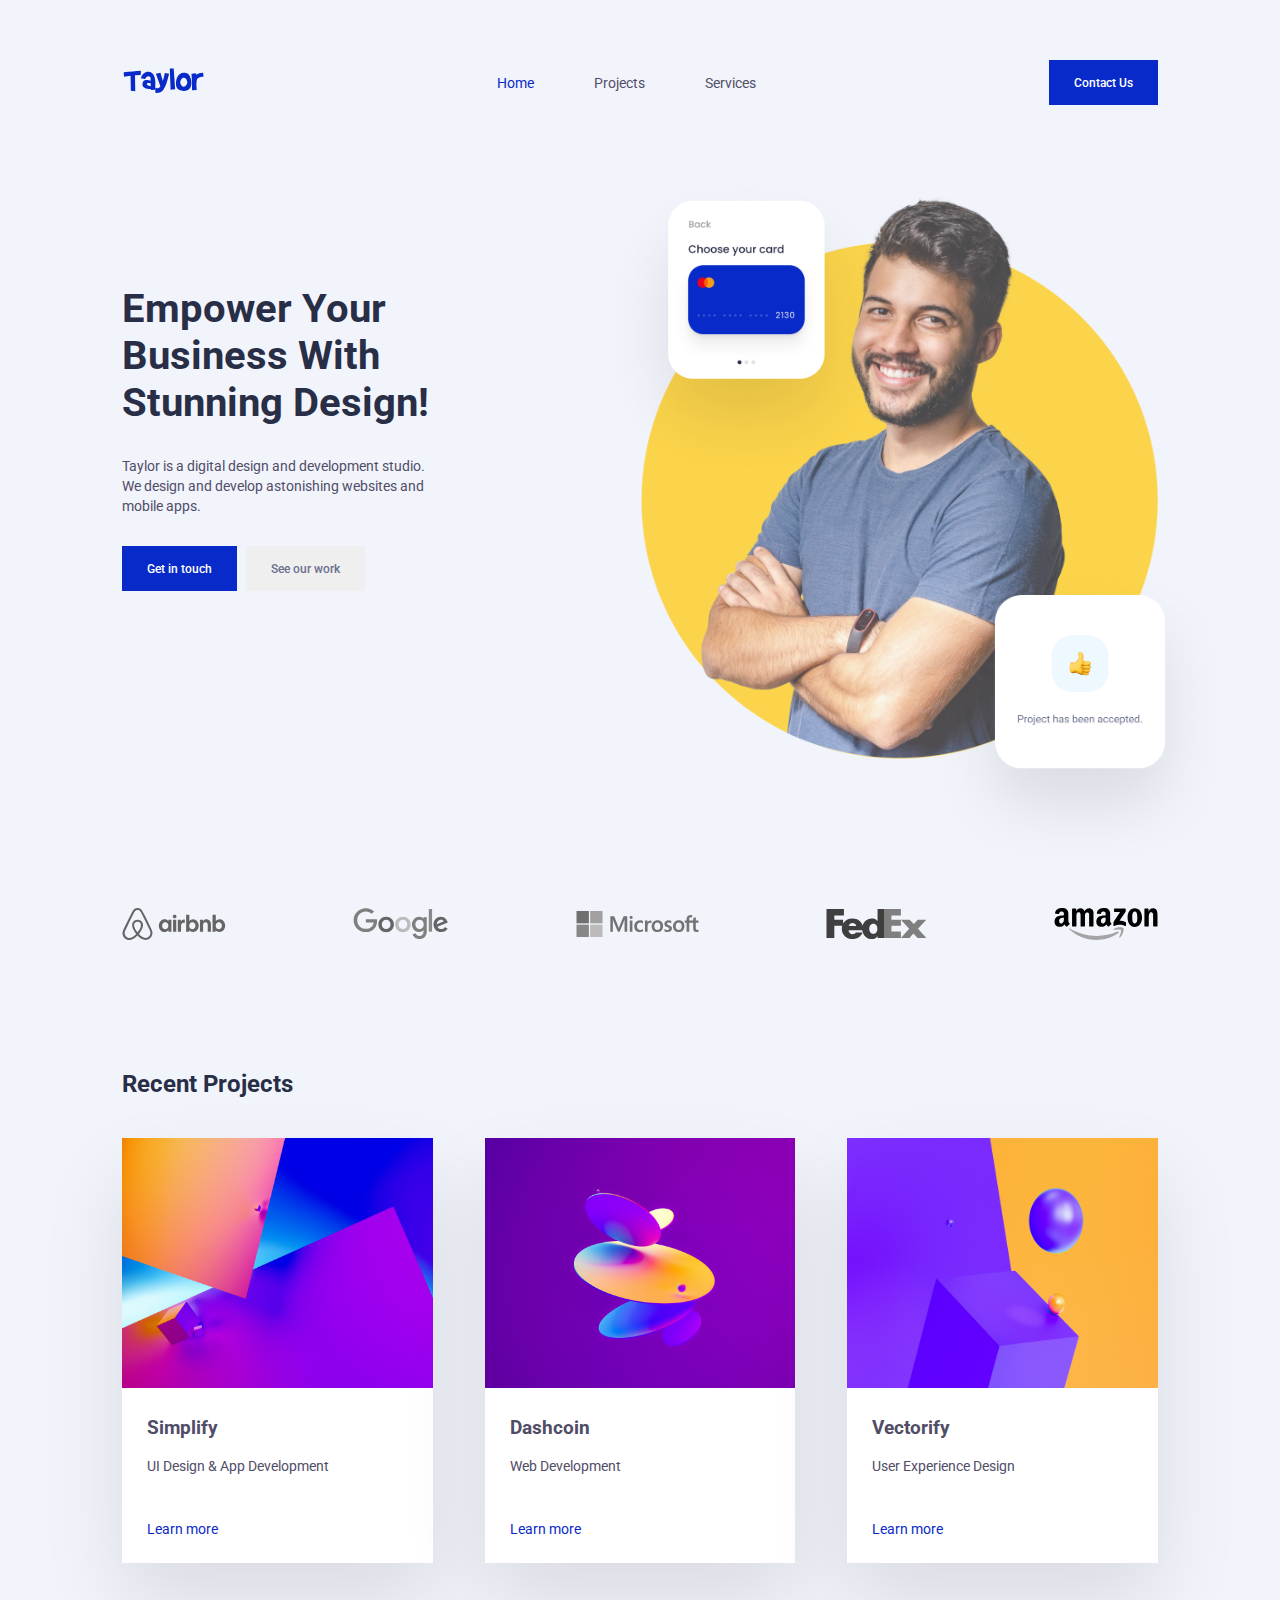
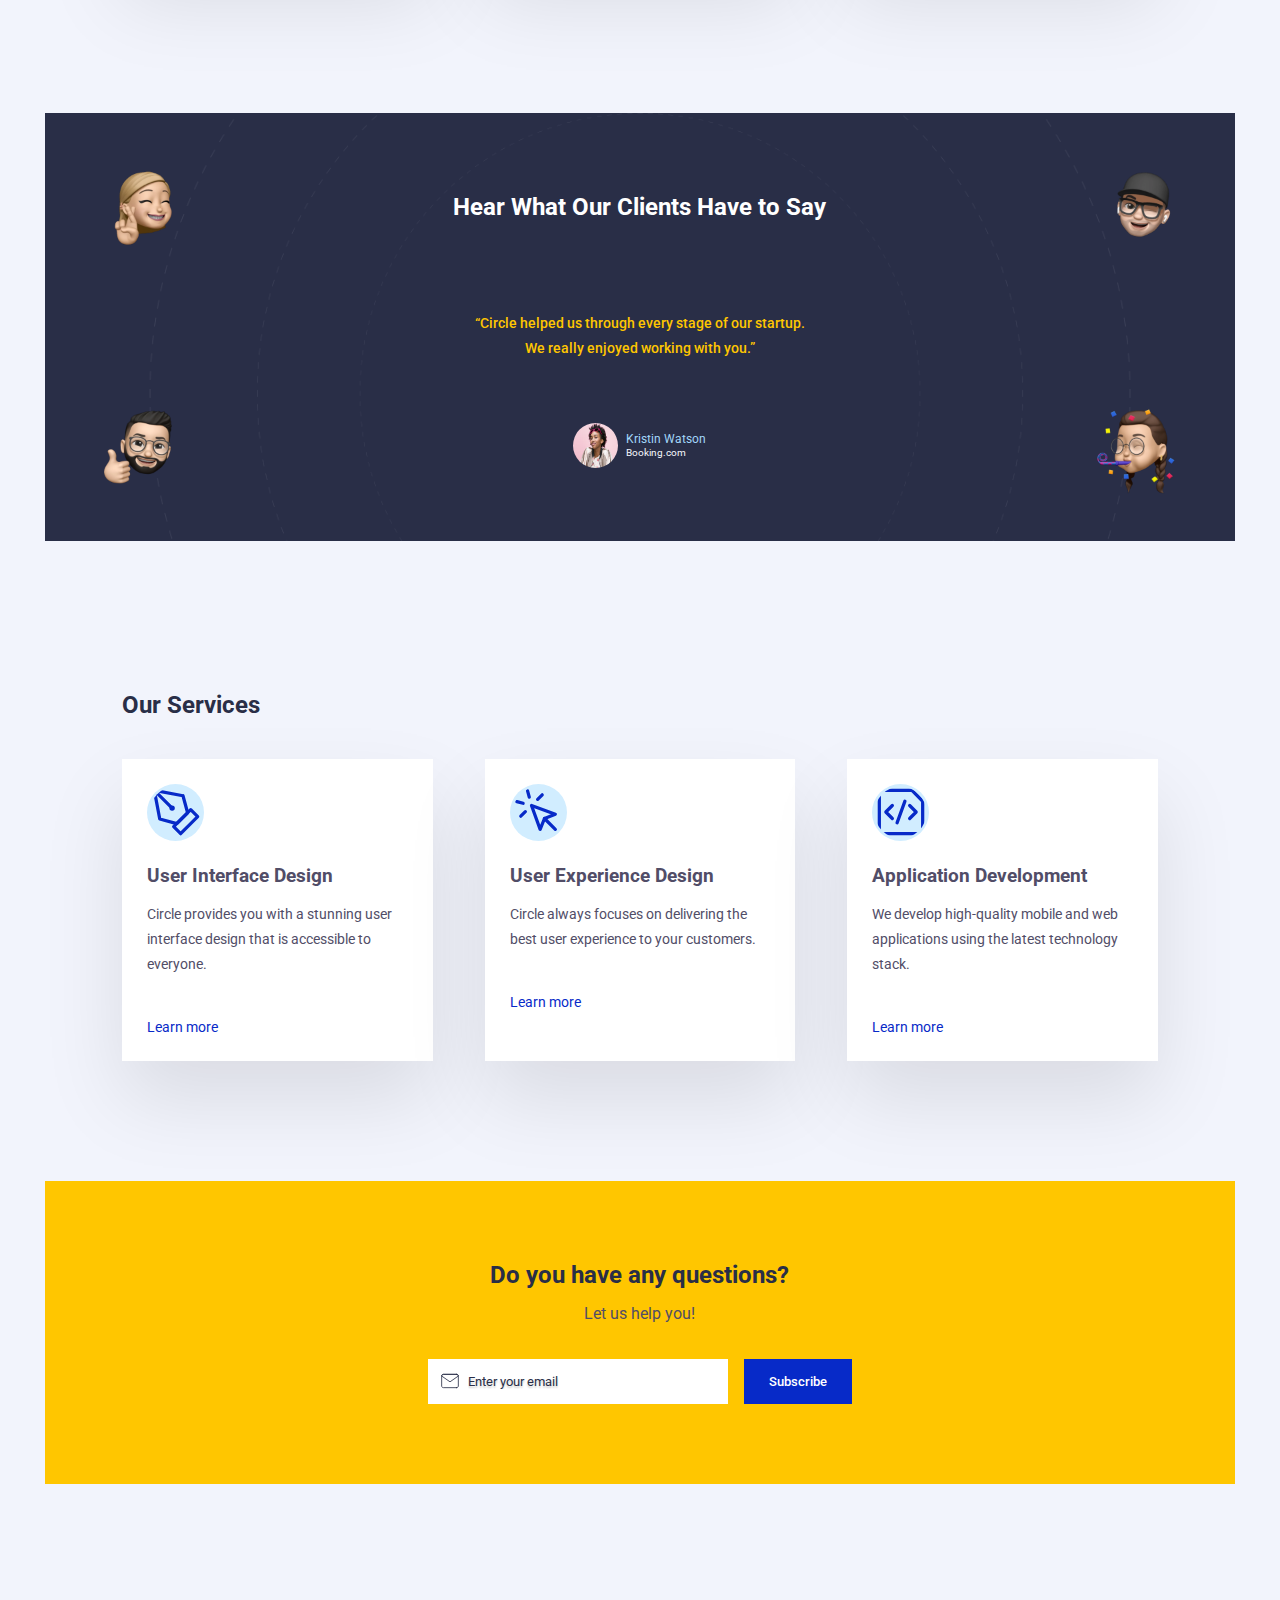
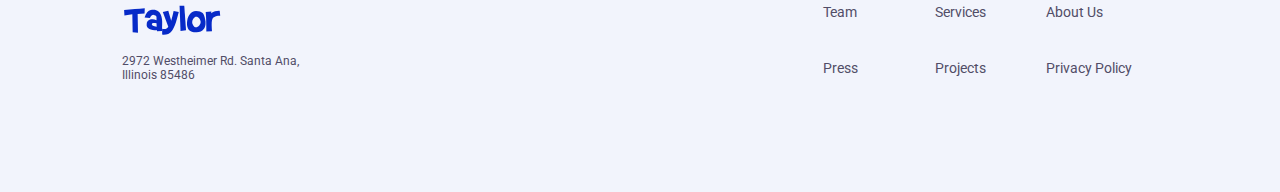
==== commit a39ff636: "Desktop DONE" ====
--- a/index.html
+++ b/index.html
@@ -52,7 +52,7 @@
 
     <div id="container">
 
-        <nav class="general-padding"> <!--navigation bar-->
+        <nav class="general-margins"> <!--navigation bar-->
             <div id="logo-nav">
                 <img src="images/logos/taylor.svg" alt="Taylor logo">
                 <!--
@@ -77,7 +77,7 @@
 
         </nav><!--end of navigation bar-->
 
-        <section id="hero">
+        <section id="hero"  class="general-margins">
             <div id="left-hero">
                 <h1>Empower Your Business With Stunning Design!</h1>
                 <p>Taylor is a digital design and development studio.<br> 
@@ -94,7 +94,7 @@
 
         </section><!--end of hero section-->
 
-        <section id="client" class="general-padding">
+        <section id="client" class="general-margins">
             <img src="images/logos/airbnb-logo.svg" class="image-client" alt="AirBnB logo">
             <img src="images/logos/google-logo.svg" class="image-client" alt="google logo">
             <img src="images/logos/microsoft-logo.svg" class="image-client" alt="microsoft logo">
@@ -102,7 +102,7 @@
             <img src="images/logos/amazon-logo.svg" class="image-client" alt="amazon logo">
         </section><!--end of client section-->
 
-        <section id="projects" class="general-padding">
+        <section id="projects" class="general-margins">
             <h2>Recent Projects</h2>
 
             <div class="cards-container">
@@ -189,7 +189,7 @@
 
         </section><!--end of projects section-->
 
-        <section id="testimonial" class="short-margins">
+        <section id="testimonial">
             <h2>Hear What Our Clients Have to Say</h2>
             <blockquote>“Circle helped us through every stage of our startup.<br>We really enjoyed working with you.”</blockquote>
           
@@ -208,7 +208,7 @@
             
         </section><!--end of testimonial section-->
 
-        <section id="services" class="general-padding">
+        <section id="services" class="general-margins">
             <h2>Our Services</h2>
 
             <div class="cards-container">
@@ -245,7 +245,7 @@
            
         </section><!--end of services section-->
 
-        <section id="cta" class="short-margins">
+        <section id="cta">
             <h2>Do you have any questions?</h2>
             <p>Let us help you!</p>
             <form>
@@ -256,8 +256,8 @@
           
         </section><!--end of CTA section-->
 
-        <footer>
-            <div id="left-footer" class="general-padding">
+        <footer  class="general-margins">
+            <div id="left-footer" class="general-margins">
                 <img src="images/logos/taylor.svg" alt="Taylor logo">
                 <address>2972 Westheimer Rd. Santa Ana,<br>Illinois 85486 </address>
             </div><!--end of left footer-->
--- a/styles/style.css
+++ b/styles/style.css
@@ -37,19 +37,13 @@
     color:#514D67;
     margin-top:60px;
     margin-bottom:60px;
-    padding-left:2%; /*60px; /****** MAKE RESPONSIVE *******/
-    padding-right:0;/*60px; /****** MAKE RESPONSIVE *******/
     font-weight:400;
     size:18px; /****** MAKE RESPONSIVE *******/
-    /*width:100vw;********************* MODIFY ONCE WITH DOUBLE SCREEN*/
-    width:90%;
-}
-
-.container
-{
-    padding:0;
-    margin:0;
-}
+    width:93%;
+    margin-right:auto;
+    margin-left:auto;
+}
+
 
 h1, h2
 {
@@ -92,16 +86,14 @@
     color:inherit; /* so that color doesn't change when a link is already visited*/
 }
 
-.general-padding
-{
-    padding-left:4%;/*60px;*/
-    /*padding-right:60px;*/  
-}
-
-.short-margins
-{
-    margin-right:-6.5%;
-}
+.general-margins
+{
+    width:87%;
+    margin-right:auto;
+    margin-left:auto;
+}
+
+
 /****************               NAV BAR                 ****************/
 nav
 {
@@ -110,7 +102,6 @@
     flex-wrap:nowrap; /* to fit it all in the same line */
     justify-content:space-between; /* same space leftitem-leftmargin and rightitem-rightmargin */
     align-items:center;
-
 }
 
 #logo-nav
@@ -169,7 +160,7 @@
 {
     text-decoration:none;
     color:white;
-    font-size: 12px; /****** MAKE RESPONSIVE *******/
+    font-size: 12px;
 }
 
 .blue-button
@@ -180,6 +171,19 @@
 
 }
 
+button:hover
+{
+    background-color:#FFC600;
+    color:black;
+
+
+}
+
+#cta button:hover
+{
+    background-color:#292E47;
+    color:white;
+}
 
 /*************************   CARDS  (projects and services sections) ********************************/
 .cards-container
@@ -201,7 +205,7 @@
 .card img
 {
     width:100%;
-    height:200px;
+    height:250px;
 }
 
 .text-card
@@ -260,7 +264,7 @@
 }
 #cta input[type=text]
 {
-    margin-right:10px;/****** MAKE RESPONSIVE *******/
+    /*margin-right:5%;/****** MAKE RESPONSIVE *******/
     width:300px;
     padding-left:40px;/****** MAKE RESPONSIVE *******/
     
@@ -275,14 +279,18 @@
     background-size: 20px;
 }
 
+#cta button 
+{
+    margin-left:1%;
+}
+
+
 /****************               FOOTER                 ****************/
 footer
 {
     display:flex;
     flex-direction:row;
     justify-content:space-between;
-    /*margin-left:120px;/****** MAKE RESPONSIVE *******/
-    /*margin-right:120px;/****** MAKE RESPONSIVE *******/
     font-size:12px;
 }
 
@@ -301,6 +309,16 @@
     grid-template-rows: 1fr 1fr 1fr; 
     gap: 40px 0px; 
     
+}
+
+#right-footer a
+{
+    color: #514D67;
+}
+
+#right-footer a:hover
+{
+    color:#072AC8;
 }
 
 address
@@ -412,8 +430,8 @@
         display:flex;
         flex-direction:column-reverse;
         align-items:center;
-        margin-left:0px;/****** MAKE RESPONSIVE *******/
-        margin-right:0px;/****** MAKE RESPONSIVE *******/
+        /*margin-left:0;/****** MAKE RESPONSIVE *******/
+        /*margin-right:0;/****** MAKE RESPONSIVE *******/
         font-size:12px;
     }
 
@@ -437,7 +455,12 @@
         grid-template-columns: 1fr 1fr 1fr; 
         grid-template-rows: 1fr 1fr 1fr; 
         gap: 15px 0px; 
-        margin-left:20%;
+    }
+
+    #right-footer a:hover
+    {
+        color:#514D67;
+        background-color:deeppink;
     }
    
     
--- a/styles/index-style.css
+++ b/styles/index-style.css
@@ -23,10 +23,9 @@
 #hero
 {
     display:flex;
-    flex-direction:row; /* from left to right */
-    flex-wrap:nowrap; /* to fit it all in the same line */
-    justify-content:center; /* same space leftitem-leftmargin and rightitem-rightmargin */
-    /*align-items:baseline;*/
+    flex-direction:row;
+    flex-wrap:nowrap; 
+    justify-content:space-between; 
     margin-top:80px;
     margin-bottom: 100px;
     
@@ -35,9 +34,7 @@
 #left-hero
 {
     padding-top:100px;
-    width: 35%;
-    margin-right:7%;
-    padding-left:6%;
+    width: 33%;
 
 }
 
@@ -50,7 +47,7 @@
 
 #see-work
 {
-    margin-left:1.4%;/*20px;/****** MAKE RESPONSIVE *******/
+    margin-left:1.4%;
 }
 
 #see-work a
@@ -59,6 +56,7 @@
     color:#6B708D;
     font-weight: 500;
 }
+
 
 #right-hero
 {
@@ -66,38 +64,38 @@
     top:0;
     left:0;
 
+    width:50%;
+
 }
 
 #image1
 {
-    width:500px;/****** MAKE RESPONSIVE *******/
+    width:100%;
     height:auto;
     position:relative; /*the background image as relative position*/
     top:0;
     left:0;
     opacity: 0.7;
+
 }
 
 
 #image2
 {
     position:absolute;
-    left:-60px;/****** MAKE RESPONSIVE *******/
-    top:-10px;
-    width:300px;/****** MAKE RESPONSIVE *******/
+    left:-9.5%;
+    top:-4%;
+    width:60%;
     height:auto;
-
-
 }
 
 #image3
 {
     position:absolute;
-    right:-50px;/****** MAKE RESPONSIVE *******/
-    bottom:-100px;
-    width:300px;/****** MAKE RESPONSIVE *******/
+    right:-15%;
+    bottom:-18%;
+    width:60%;
     height:auto;
-
 }
 
 
@@ -121,7 +119,6 @@
 #projects
 {
     margin-bottom: 150px;
-
 }
 
 
@@ -202,7 +199,6 @@
     margin-top:60px;
     padding-bottom:70px;
     height:50px;
-
 }
 
 #kristin img
@@ -231,9 +227,6 @@
     color:#F4F6FC;
     font-size:10px;
     font-weight: 400;
-
-
-
 }
 
 /****************               SERVICES SECTION                 ****************/
@@ -246,10 +239,12 @@
 
 #services img
 {
-    width:50px;/****** MAKE RESPONSIVE *******/
-    height:50px;
+    width:20%;
+    height:auto;
+    
+    background-color:#D1EDFF;
+    padding:1%;
     border-radius:50%;
-    background-color:#D1EDFF;
 
 }
 
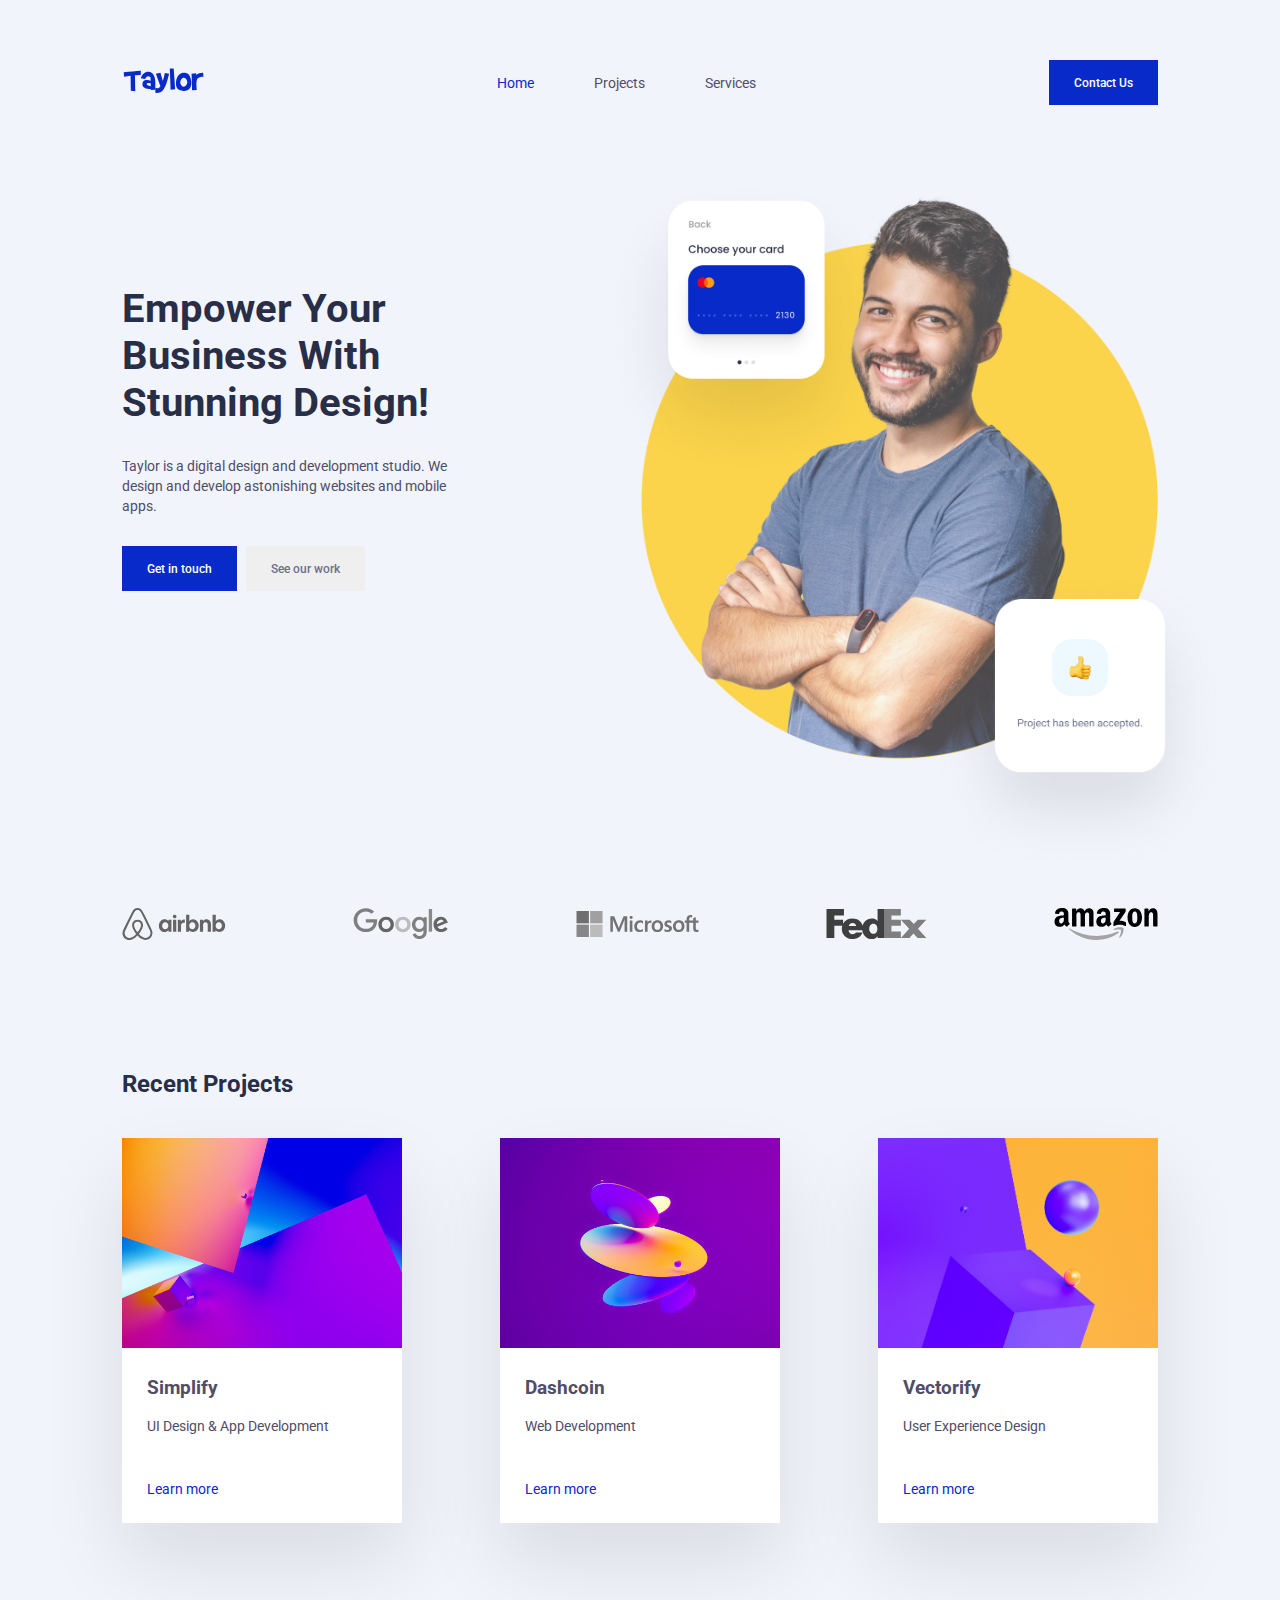
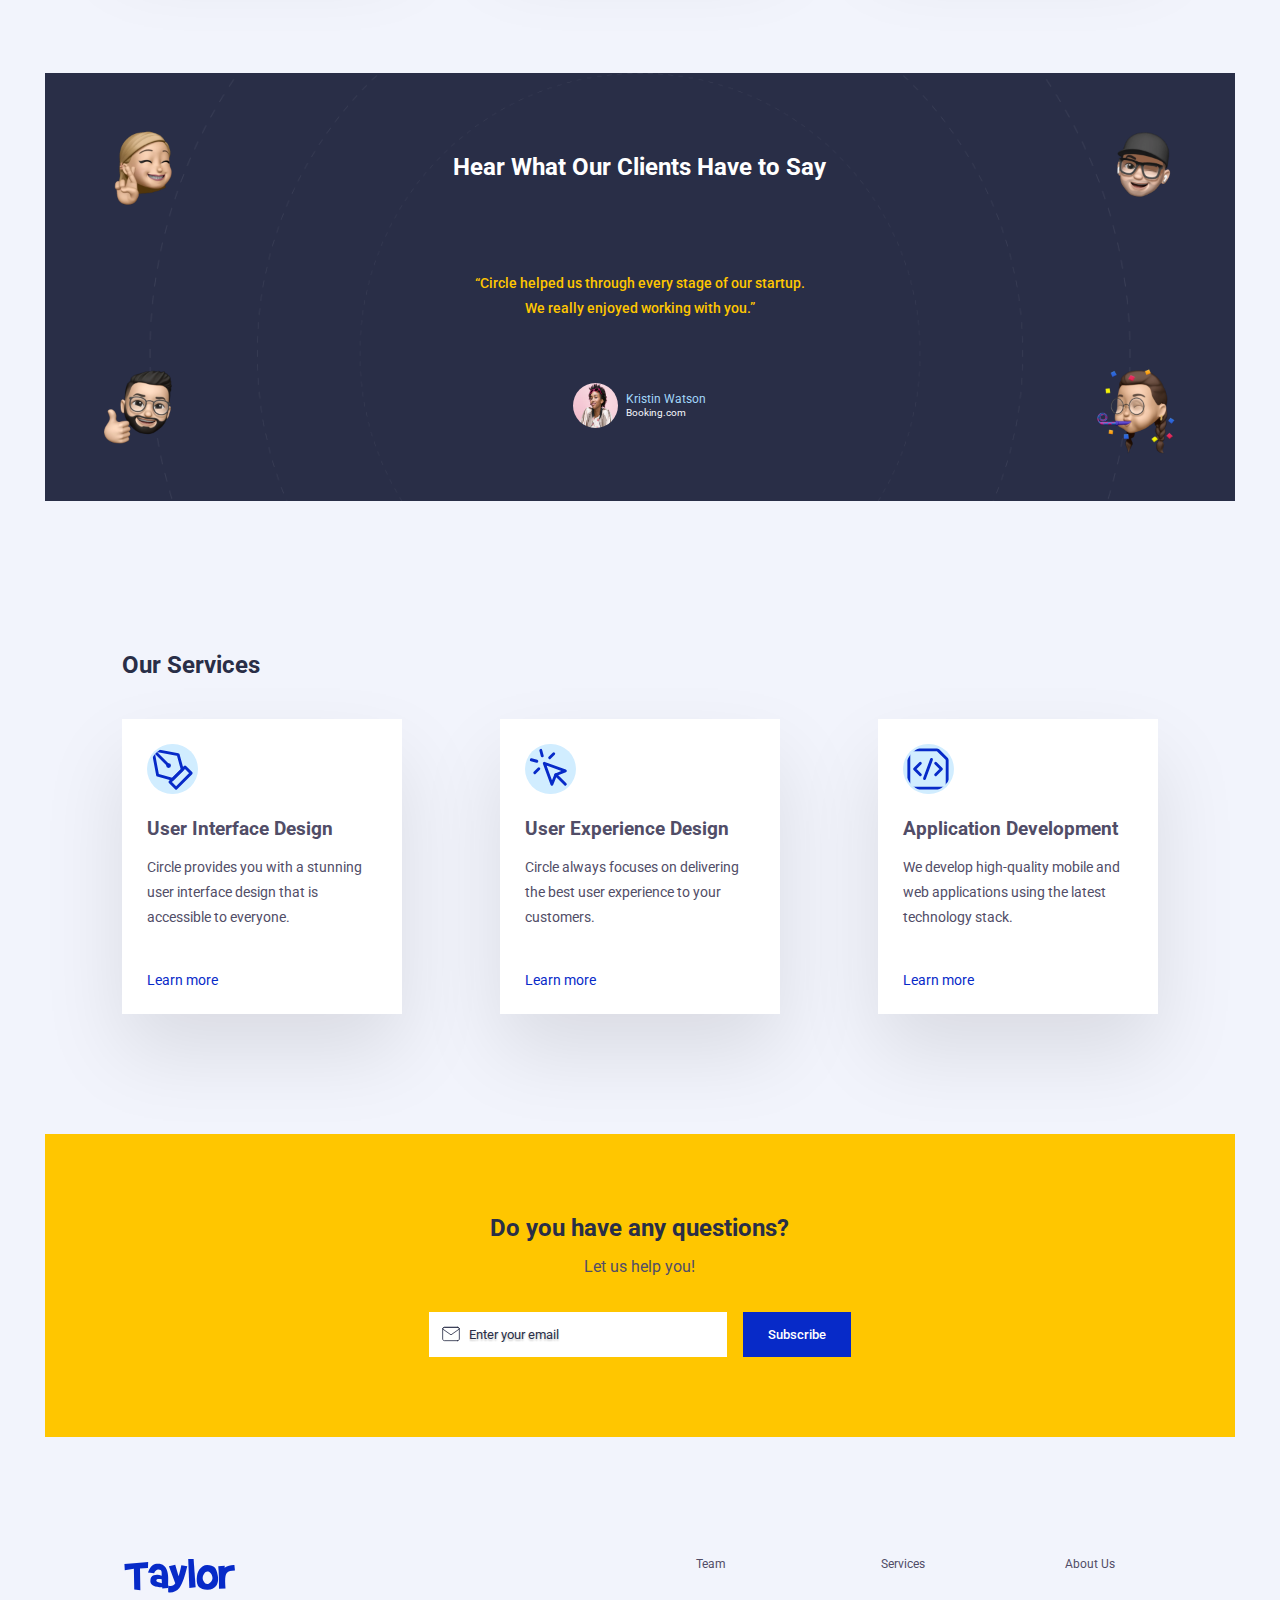
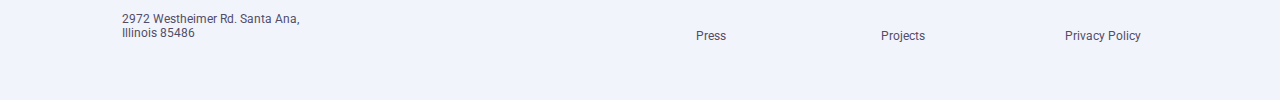
==== commit 1a73208c: "Desktop and tablet OK, mobile 90%" ====
--- a/index.html
+++ b/index.html
@@ -80,7 +80,7 @@
         <section id="hero"  class="general-margins">
             <div id="left-hero">
                 <h1>Empower Your Business With Stunning Design!</h1>
-                <p>Taylor is a digital design and development studio.<br> 
+                <p>Taylor is a digital design and development studio. 
                     We design and develop astonishing websites and mobile apps.</p>
                 
                     <button class="blue-button"><a href="contact.html">Get in touch</a></button>
--- a/styles/style.css
+++ b/styles/style.css
@@ -28,7 +28,6 @@
     padding: 0;
     margin: 0;
     font-family: "Roboto";
-
 }
 
 body
@@ -38,7 +37,7 @@
     margin-top:60px;
     margin-bottom:60px;
     font-weight:400;
-    size:18px; /****** MAKE RESPONSIVE *******/
+    size:18px;
     width:93%;
     margin-right:auto;
     margin-left:auto;
@@ -53,7 +52,7 @@
 h1
 {
     font-weight: 700;
-    font-size: 40px; /****** MAKE RESPONSIVE *******/
+    font-size: 40px;
     margin-bottom:30px;
 
 }
@@ -109,7 +108,8 @@
     width: 8%;
 }
 
-ul {
+ul 
+{
 
 	list-style-type: none; /*remove the markers */
 	margin: 0;
@@ -117,24 +117,22 @@
 	overflow: hidden;
 }
 
-li {
-	/*per posicionar cada enllaç a la mateixa línia (de cantó)*/
+li  /************************************************* MAKE FLEX*/
+{
 	float: left;
 }
 
 li a /* links inside the list */ 
 {
-	/*padding: 30px;*/
-    margin:0px 30px;/*margin:0px 30px; /****** MAKE RESPONSIVE *******/
+    margin:0px 30px;
 	text-align: center;
 	display: block; /* so it behaves like a block*/
 	color:#514D67;
-    font-size:14px; /****** MAKE RESPONSIVE *******/
+    font-size:14px;
 }
 
 li a:hover 
 {
-	/*quan passem per sobre dels enllaços que formen part d'un li*/
 	color:#072AC8;
 }
 
@@ -150,8 +148,7 @@
 
 button
 {
-
-    padding:15px 25px; /****** MAKE RESPONSIVE *******/
+    padding:15px 25px;
     border:none;
     text-align:center;
 }
@@ -168,15 +165,12 @@
     background-color:#072AC8;
     color:white;
     font-weight: 500;
-
 }
 
 button:hover
 {
     background-color:#FFC600;
     color:black;
-
-
 }
 
 #cta button:hover
@@ -191,13 +185,11 @@
     display:flex;
     flex-direction: row;
     justify-content:space-between;
-
-    
 }
 
 .card
 {
-    width:30%;
+    width:27%;
     background-color:white;
     box-shadow: 0px 38.7755px 77.551px rgba(0, 0, 0, 0.1);
 }
@@ -205,23 +197,24 @@
 .card img
 {
     width:100%;
-    height:250px;
+    height:210px;
+    object-fit:cover;
 }
 
 .text-card
 {
-    padding:25px;/****** MAKE RESPONSIVE *******/
-
-}
-.text-card p, a
-{
-    font-size:14px;/****** MAKE RESPONSIVE *******/
+    padding:25px;
+
+}
+.text-card p, .text-card a
+{
+    font-size:14px;
 }
 
 .text-card p
 {
     margin-bottom:40px;
-    line-height:25px;/****** MAKE RESPONSIVE *******/
+    line-height:25px;
 }
 
 .text-card img
@@ -264,15 +257,11 @@
 }
 #cta input[type=text]
 {
-    /*margin-right:5%;/****** MAKE RESPONSIVE *******/
-    width:300px;
-    padding-left:40px;/****** MAKE RESPONSIVE *******/
-    
-
+    width:25%;
+    padding-left:40px;
 }
 #cta-mail
 {
-
     background-image: url('../images/newsletter/icon/mail.svg');
     background-repeat: no-repeat;
     background-position:12px 12px;
@@ -296,19 +285,17 @@
 
 #left-footer img
 {
-    width:100px;/****** MAKE RESPONSIVE *******/
-    margin-bottom: 15px;
-    
+    width:20%;
+    margin-bottom: 15px; 
 }
 
 #right-footer
 {
-    width:430px;/****** MAKE RESPONSIVE *******/
+    width:70%;
     display:grid;
     grid-template-columns: 1fr 1fr 1fr; 
     grid-template-rows: 1fr 1fr 1fr; 
-    gap: 40px 0px; 
-    
+    gap: 70% 20%;
 }
 
 #right-footer a
@@ -338,12 +325,9 @@
     
    body
    {
-        margin-top:5%;
-        margin-bottom:5%;
+        width:100%;
+        margin:0;
         padding:0;
-        margin-left:0px; /****WHY??*****/
-        margin-right:0px;/****WHY??*****/
-        
    }
 
    h1
@@ -351,10 +335,11 @@
         margin-bottom:5%;
    }
 
-   .container
+   .general-margins
    {
     width:100%;
-    
+    margin-left:0;
+    margin-right:0;
    }
 
     /****************               NAV BAR                 ****************/
@@ -362,23 +347,20 @@
 
     #middle-nav
     {
-        position:absolute;
+        position:fixed;
          /* WHEN CLICKING HAMBURGER IGON, THIS SHALL ANIMATE TO POSITION ITSELF TO THIS POSITION*/
         left:0;
         top:0;
-        width:25%;
-        padding-top:20%;
-        padding-left:10%;
+        width:100%;
+        padding-top:5%;
         background-color:#072AC8;
         z-index:5;
-
        
     }
 
     #logo-nav
     {
-        width: 12%;/*70px; /****** MAKE RESPONSIVE *******/
-        padding-left:45%;
+        width: 12%;
     }
 
     ul {
@@ -396,12 +378,11 @@
     
     li a /* links inside the list */ 
     {
-        /*padding: 30px;*/
-        margin:20% 20%;/*margin:0px 30px; /****** MAKE RESPONSIVE *******/
-        text-align: center;
+        margin:10% 20%;
+        text-align: left;
         display: block; /* so it behaves like a block*/
         color:white;
-        font-size:14px; /****** MAKE RESPONSIVE *******/
+        font-size:14px;
     }
 
     li a:hover 
@@ -430,8 +411,6 @@
         display:flex;
         flex-direction:column-reverse;
         align-items:center;
-        /*margin-left:0;/****** MAKE RESPONSIVE *******/
-        /*margin-right:0;/****** MAKE RESPONSIVE *******/
         font-size:12px;
     }
 
@@ -449,33 +428,44 @@
     }
 
     #right-footer /*top position: reverse display in phone*/
+    {
+ 
+        display:grid;
+        grid-template-columns: 1fr 1fr 1fr; 
+        grid-template-rows: 1fr 1fr 1fr; 
+        gap: 15px 0px; 
+        padding-left:8%;
+    }
+
+    #right-footer a:hover
+    {
+        color:#514D67;
+    }
+   
+    
+}
+
+/* Medium devices (tablets, 768px and above till next break point)*/
+/* TABLET */
+@media (min-width: 768px) and (max-width: 1024px)/* TABLET */
+
+{ 
+
+    footer
+    {
+        align-items:center;
+    }
+
+    #right-footer
     {
         width:100%;
         display:grid;
         grid-template-columns: 1fr 1fr 1fr; 
         grid-template-rows: 1fr 1fr 1fr; 
-        gap: 15px 0px; 
-    }
-
-    #right-footer a:hover
-    {
-        color:#514D67;
-        background-color:deeppink;
-    }
-   
-    
-}
-
-/* Medium devices (tablets, 768px and above till next break point)*/
-/* TABLET */
-@media (min-width: 768px) and (max-width: 1024px)/* TABLET */
-
-{ 
-    body
-    {
-        background-color: tomato;
-    }
-   
-
-}
-
+        gap: 70% 10%;
+        margin-top:0px;
+    }
+
+}
+
+
--- a/styles/index-style.css
+++ b/styles/index-style.css
@@ -28,7 +28,6 @@
     justify-content:space-between; 
     margin-top:80px;
     margin-bottom: 100px;
-    
 }
 
 #left-hero
@@ -52,7 +51,6 @@
 
 #see-work a
 {
-
     color:#6B708D;
     font-weight: 500;
 }
@@ -63,9 +61,7 @@
     position:relative;
     top:0;
     left:0;
-
     width:50%;
-
 }
 
 #image1
@@ -76,7 +72,6 @@
     top:0;
     left:0;
     opacity: 0.7;
-
 }
 
 
@@ -92,8 +87,8 @@
 #image3
 {
     position:absolute;
-    right:-15%;
-    bottom:-18%;
+    left:55%;
+    top:65%;
     width:60%;
     height:auto;
 }
@@ -120,14 +115,11 @@
 {
     margin-bottom: 150px;
 }
-
-
-        
+   
 
 /****************               TESTIMONIAL SECTION                 ****************/
 #testimonial
-{
-    
+{  
     text-align:center;
     background-image:url("../images/testimonial-section/orbit.png");
     background-position:0 0;
@@ -157,37 +149,37 @@
 
 .emoji-image
 {
-    width:100px;/****** MAKE RESPONSIVE *******/
+    width:100px;
     height:100px;
 }
 
 #emoji1
 {
     position:absolute;
-    top:45px;/****** MAKE RESPONSIVE *******/
-    left:45px;/****** MAKE RESPONSIVE *******/
+    top:45px;
+    left:45px;
 }
 
 #emoji2
 {
     position:absolute;
-    top:45px;/****** MAKE RESPONSIVE *******/
-    right:45px;/****** MAKE RESPONSIVE *******/
+    top:45px;
+    right:45px;
 }
 
 #emoji3
 {
     position:absolute;
-    bottom:45px;/****** MAKE RESPONSIVE *******/
-    left:45px;/****** MAKE RESPONSIVE *******/
+    bottom:45px;
+    left:45px;
 }
 
 
 #emoji4
 {
     position:absolute;
-    bottom:45px;/****** MAKE RESPONSIVE *******/
-    right:45px;/****** MAKE RESPONSIVE *******/
+    bottom:45px;
+    right:45px;
 }
 
 #kristin
@@ -203,10 +195,10 @@
 
 #kristin img
 {
-    width:45px;/****** MAKE RESPONSIVE *******/
+    width:45px;
     height:45px;
     border-radius:50%;
-    margin-right:8px;/****** MAKE RESPONSIVE *******/
+    margin-right:8px;
 }
 
 #kristin p
@@ -241,11 +233,9 @@
 {
     width:20%;
     height:auto;
-    
     background-color:#D1EDFF;
     padding:1%;
     border-radius:50%;
-
 }
 
 
@@ -273,25 +263,21 @@
         display:flex;
         flex-direction:row-reverse; /* from right to left */
         flex-wrap:wrap-reverse; /* to fit it all in the necessary lines */
-        justify-content:center; /* same space leftitem-leftmargin and rightitem-rightmargin */
-        margin-top:2%;
-        margin-bottom: 5%;
+        margin-top:5%;
+        margin-bottom: 10%;
     }
 
     #left-hero
     {
         padding-top:10%;
-        padding-left:7%;
         width:100%;
         text-align:center;
-
     }
 
     #right-hero
     {
         width:100%;
         padding-left:7%;
-
         text-align:center;
     }
 
@@ -332,7 +318,7 @@
         align-items:center;
         margin-top:0;
         margin-bottom:0;
-        width:100%;
+
     }
 
 
@@ -342,12 +328,7 @@
         margin:5%;
     }
 
-    #projects
-    {
-        /*margin-bottom: 20px;
-        margin-top:10%;*/
-        width:100%;
-    }
+ 
 
             /*************************   CARDS  (projects and services sections) ********************************/
             .cards-container
@@ -357,7 +338,6 @@
                 flex-wrap:wrap;
                 row-gap:15px;
                 justify-content:space-between;
-                
             }
     
             .card
@@ -375,17 +355,15 @@
 
     #services
     {
-        margin-top:0px;
-        margin-bottom:30px;
-        width:100%;
+        margin-top:-7%;
+        margin-bottom:5%;
     }   
-
-       
+   
 
     .emoji-image
     {
-        width:80px;
-        height:80px;
+        width:10%;
+        height:auto;
     }
 
     #emoji1
@@ -419,7 +397,8 @@
 
     #testimonial
     {
-        width:100%;
+        margin-top:-18%;
+        margin-bottom:0;
     }
 
     #testimonial h2
@@ -449,6 +428,25 @@
 @media (min-width: 768px) and (max-width: 1024px)
 
 { 
-
-
-}
+    /* the only thing that has to be fixed is the hero section*/
+
+    #hero
+    {
+        margin-bottom: 60px;
+    }
+
+    #left-hero
+    {
+        padding-top:100px;
+        width: 40%;
+    }
+
+
+    #right-hero
+    {
+        width:60%;
+        padding-top:30px;
+    }
+
+
+}
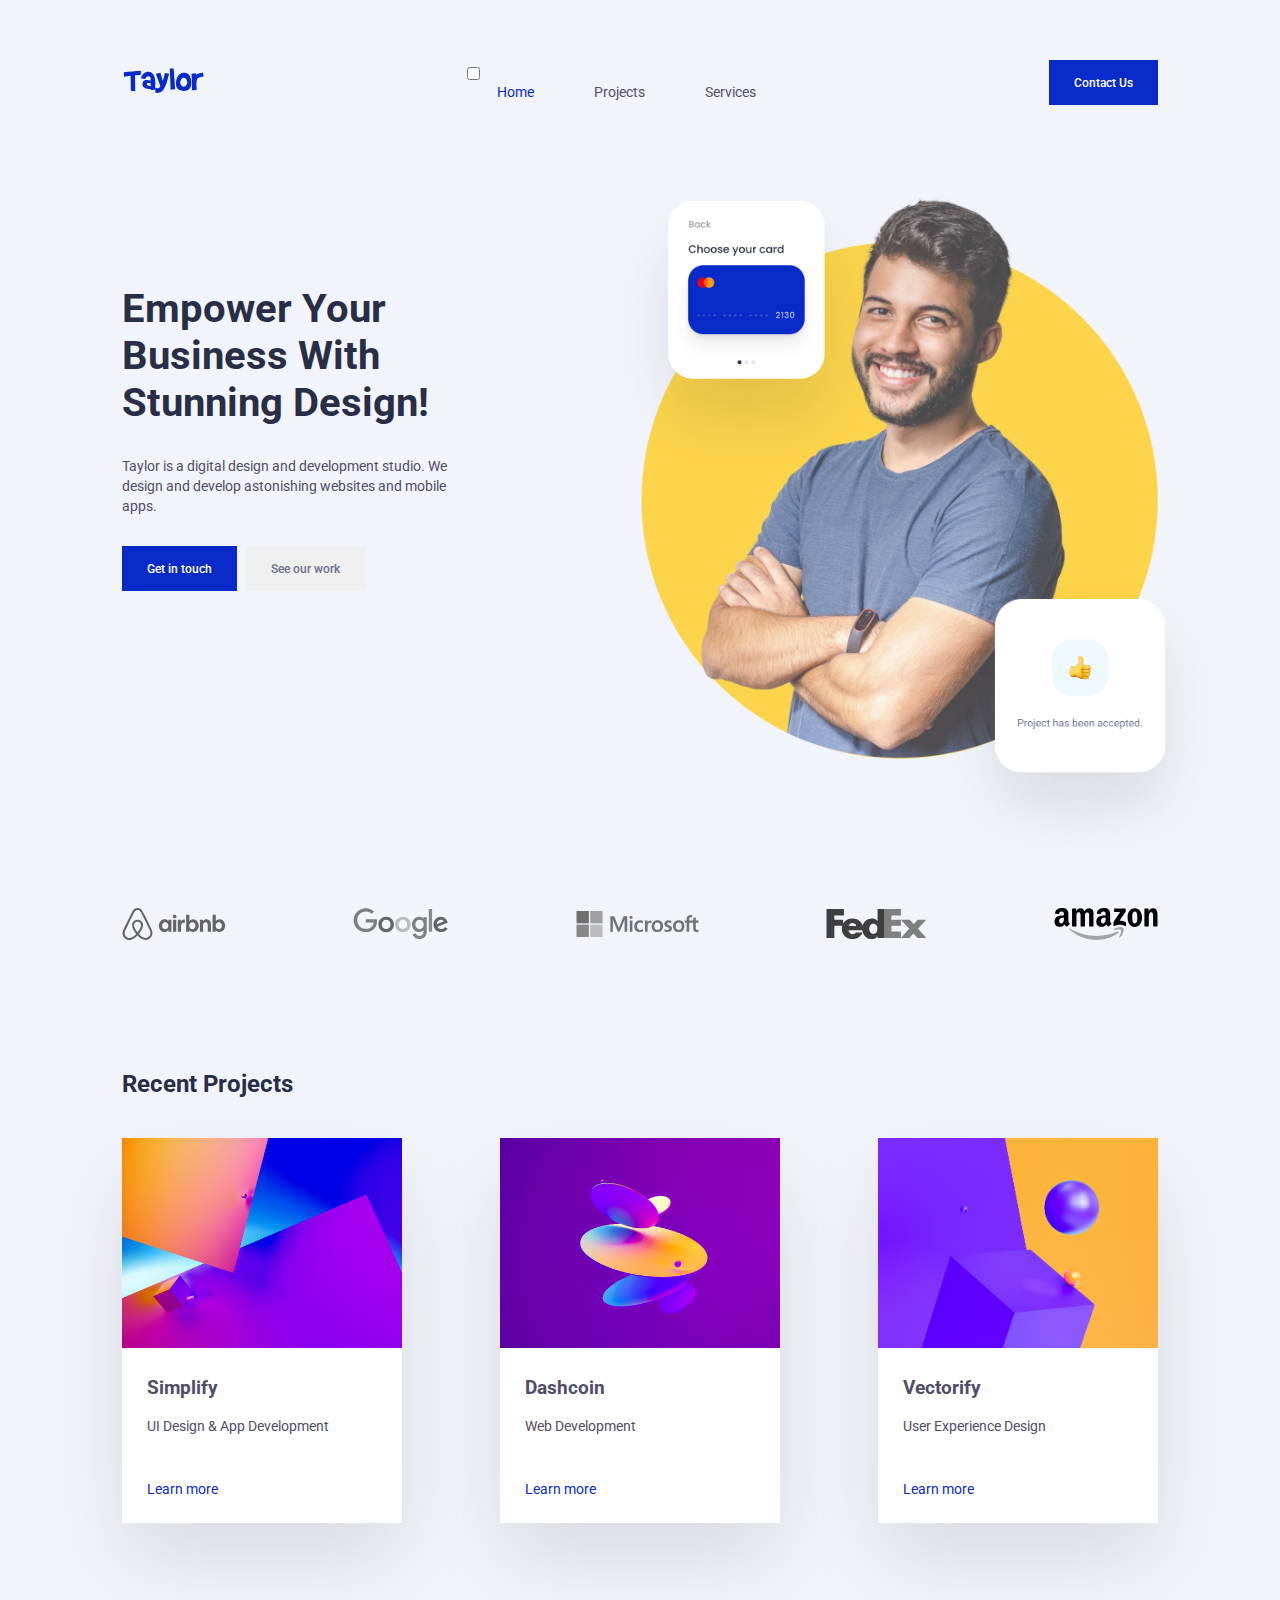
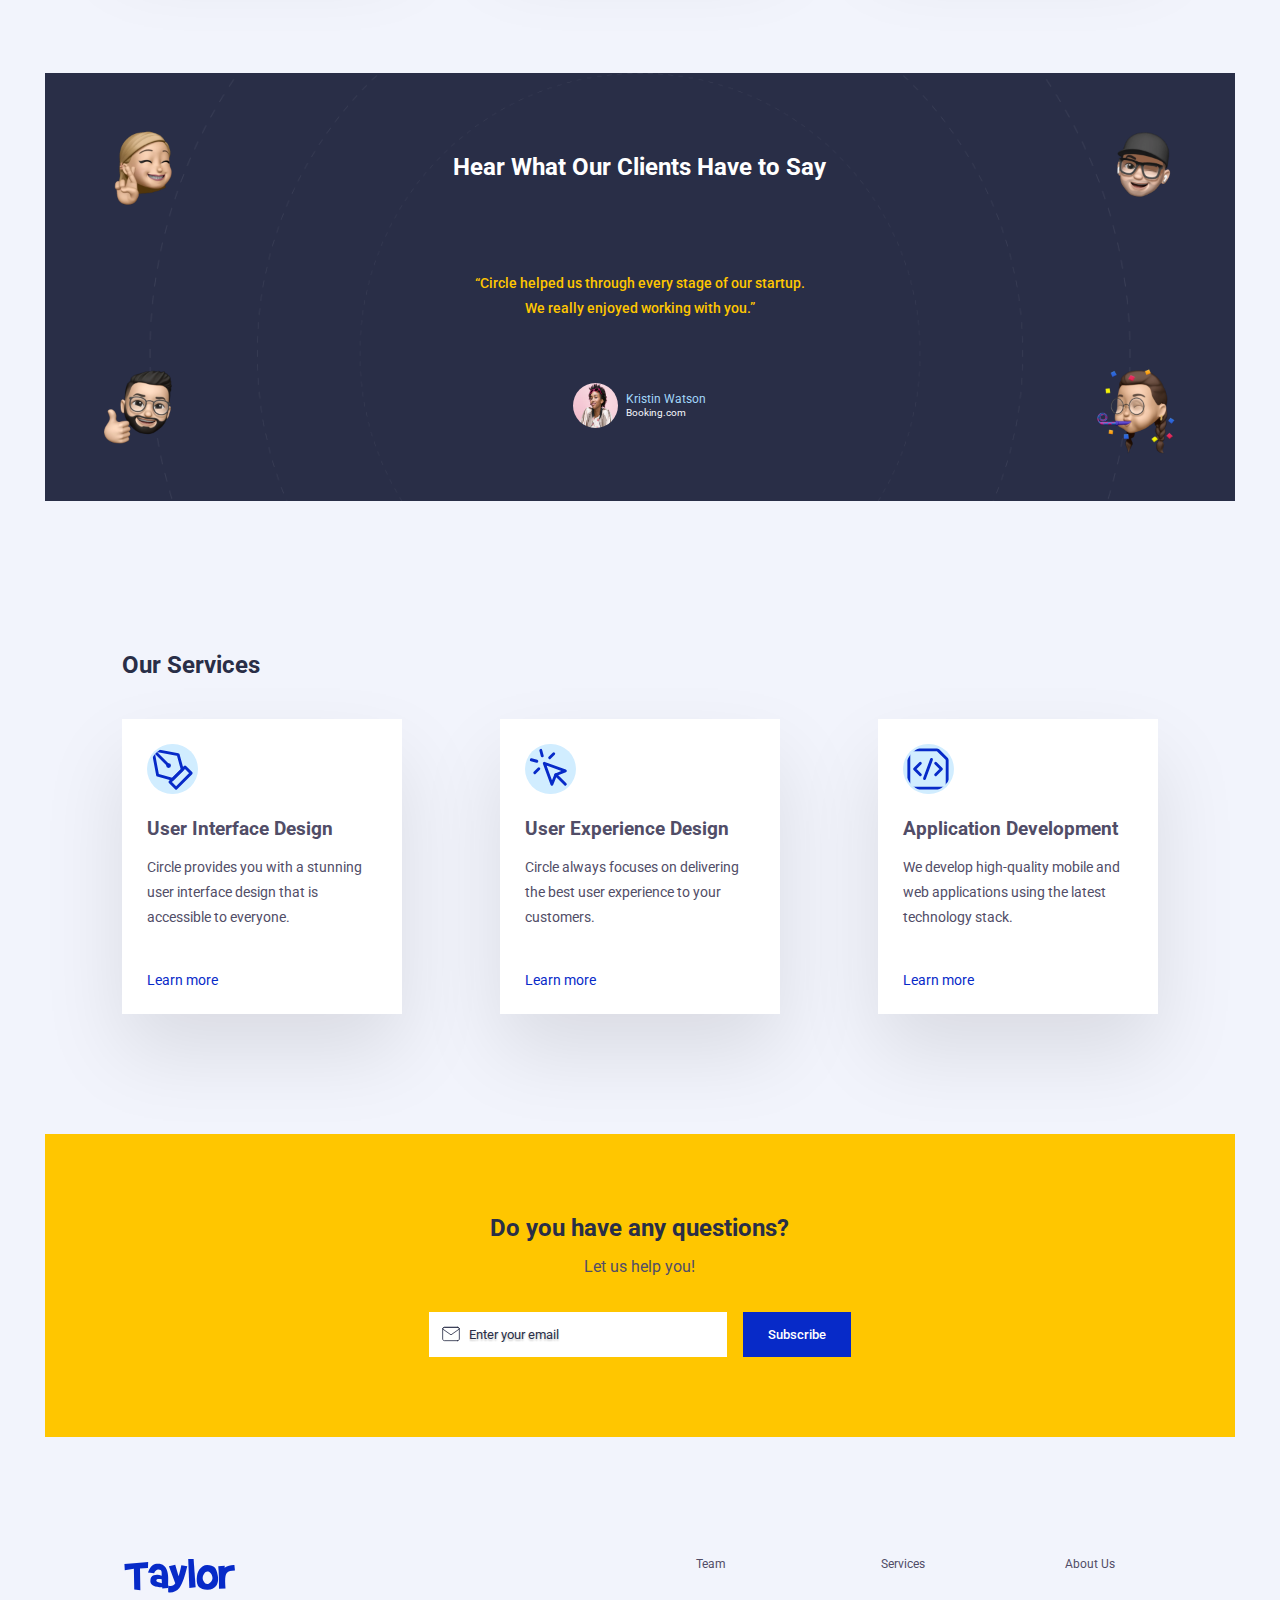
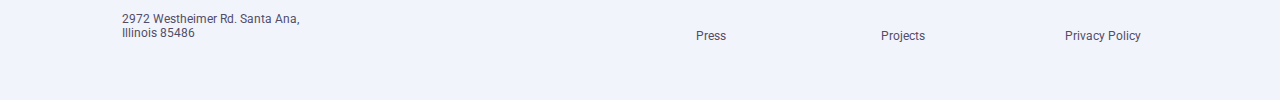
==== commit 5c8a0fa7: "Mobile OK" ====
--- a/index.html
+++ b/index.html
@@ -63,6 +63,15 @@
             </div><!--end of logo nav-->
 
             <div id="middle-nav">
+
+                <!--to be able to build the hamburger menu for mobile-->
+                <input type="checkbox">
+
+                <!--icon for hamburger menu for mobile-->
+                <span></span>
+                <span></span>
+                <span></span>
+
                 <ul>
                     <li><a href="index.html" class="active">Home</a></li>
                     <li><a href="#projects">Projects</a></li><!--anchor-->
@@ -72,7 +81,7 @@
             </div><!--end of middle nav -->
 
             <div id="right-nav">
-                    <button class="blue-button"><a href="contact.html">Contact Us</a></button>
+                    <button class="blue-button" id="contact-us-button"><a href="contact.html">Contact Us</a></button>
             </div><!--end of right nav-->
 
         </nav><!--end of navigation bar-->
--- a/styles/style.css
+++ b/styles/style.css
@@ -344,33 +344,47 @@
 
     /****************               NAV BAR                 ****************/
 
+    #logo-nav
+    {
+        width: 12%;
+        padding-left: 25px;
+        padding-top:10px;
+    }
+
+
 
     #middle-nav
     {
-        position:fixed;
-         /* WHEN CLICKING HAMBURGER IGON, THIS SHALL ANIMATE TO POSITION ITSELF TO THIS POSITION*/
+        display:block;
+        position:absolute;
+        width:100%;
         left:0;
-        top:0;
-        width:100%;
-        padding-top:5%;
-        background-color:#072AC8;
+        top:-27px;
+        padding-top:0;
         z-index:5;
-       
-    }
-
-    #logo-nav
-    {
-        width: 12%;
-    }
-
-    ul {
-
-        list-style-type: none; /*remove the markers */
+        -webkit-user-select:none;/*user can't select for chrome and firefox*/
+        user-select:none;/*user can't select*/
+    }
+
+
+    ul 
+    { 
         margin: 0;
         padding: 0;
         overflow: hidden;
+        list-style-type: none; /*remove the markers */
+        transform-origin: top left;
+        transform: translate(0, -100%);
+        transition: transform 0.5s cubic-bezier(0.77,0.2,0.05,1.0);
+        background-color:#072AC8;
     }
     
+    /*we slide the menu from the left*/
+    #middle-nav input:checked ~ ul
+    {
+        transform: none;
+    }
+
     li {
         float: none;
         color:white;
@@ -378,11 +392,13 @@
     
     li a /* links inside the list */ 
     {
-        margin:10% 20%;
+        margin:10% 0%;
+        padding-left:10%;
         text-align: left;
         display: block; /* so it behaves like a block*/
         color:white;
         font-size:14px;
+        transition:color 0.3s ease;
     }
 
     li a:hover 
@@ -391,6 +407,75 @@
         color:yellow;
     }
     
+    #middle-nav input
+    {
+        display:block;
+        width:40px;
+        height:32px;
+        position:absolute;
+        top: 40px;
+        left:195px;
+        cursor:pointer;
+        opacity:0;/*we hide it*/
+        z-index:7;/*we place it over the hamburger*/
+        -webkit-touch-callout:none; /*so that it doesn't show the info of a link when holding*/
+    }
+
+    /* the hamburger */
+    #middle-nav span
+    {
+        display:block;
+        width:33px;
+        height:4px;
+        margin-bottom:5px;
+        position:relative;
+
+        top:40px;
+        left:200px;
+        background-color:#6B708D;
+        border-radius:3px;
+
+        z-index:3;
+        
+        transform-origin: 4px 0px;
+
+        transition: transform 0.5s cubic-bezier(0.77,0.2,0.05,1.0),
+                    background 0.5s cubic-bezier(0.77,0.2,0.05,1.0),
+                    opacity 0.55s ease;
+    }
+
+    #middle-nav span:first-child
+    {
+        transform-origin: 0% 0%;
+    }
+
+    #middle-nav span:nth-last-child(2)
+    {
+        transform-origin: 0% 100%;
+    }
+
+    /*transform the 3 slices of the hamburger into a crossmark*/
+    #middle-nav input:checked ~ span
+    {
+        opacity:1;
+        transform: rotate(45deg) translate(-2px, -1px);
+        background-color:#6B708D;
+    }
+
+    /*we hide the middle one*/
+    #middle-nav input:checked ~ span:nth-last-child(3)
+    {
+        opacity:0;
+        transform:rotate(0deg) scale(0.2, 0.2);
+    }
+
+    /*the last one is going the other direction*/
+    #middle-nav input:checked ~ span:nth-last-child(2)
+    {
+
+        transform:rotate(-45deg) translate(0,-1px);
+    }
+
     a.active 
     {
         color:white;
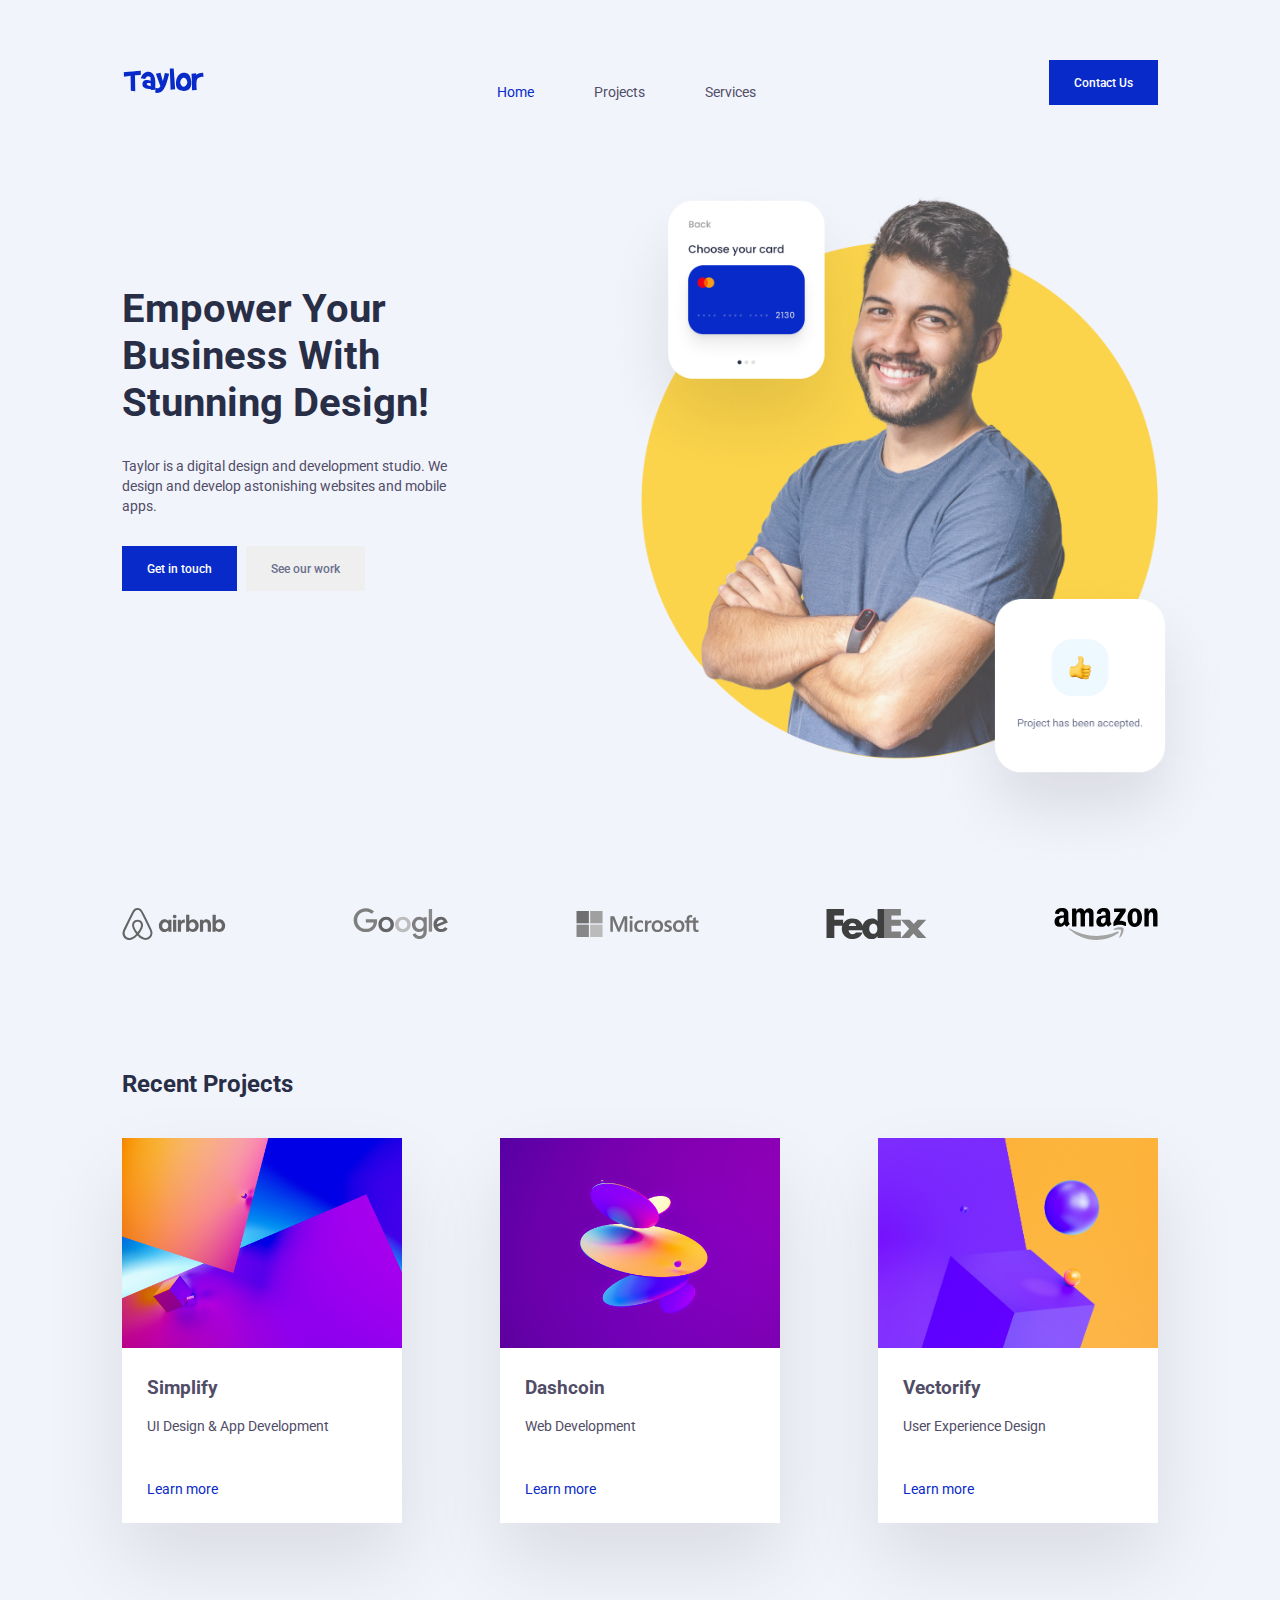
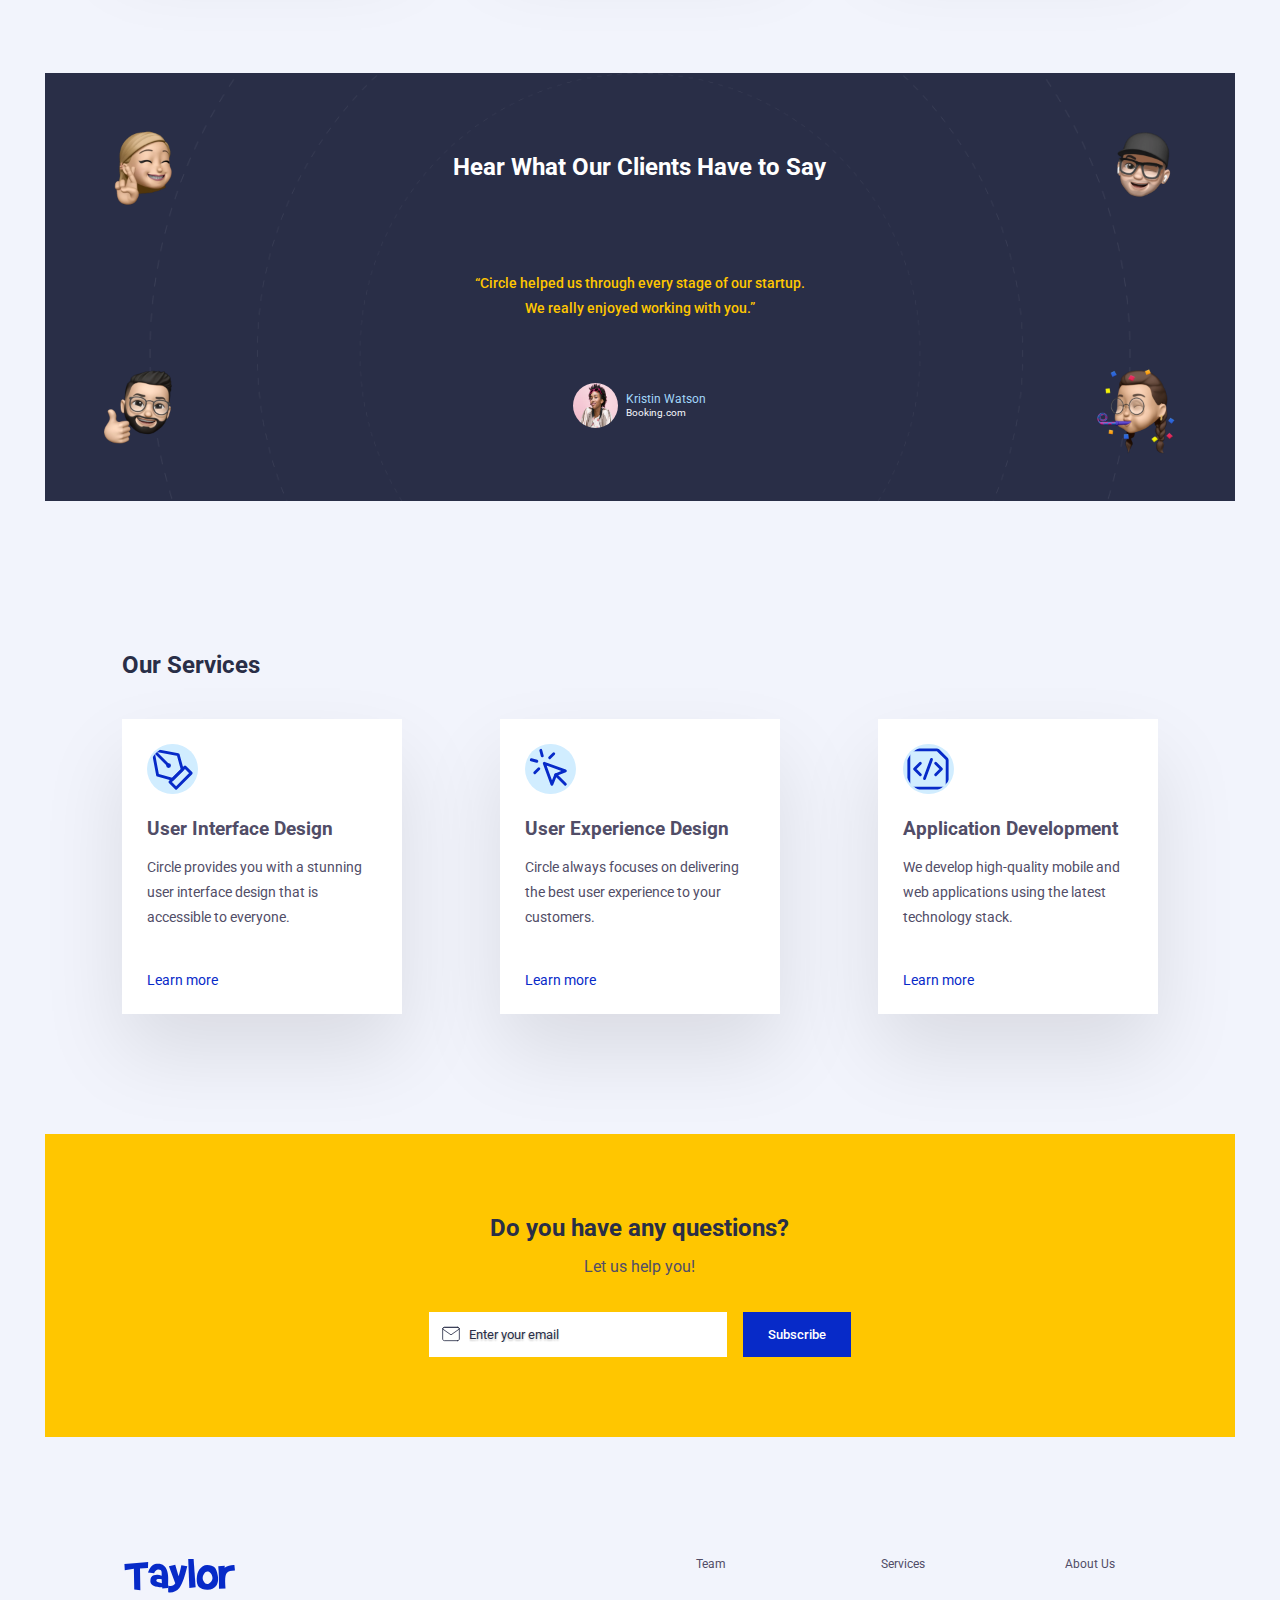
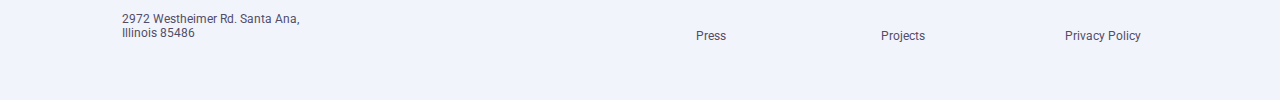
==== commit ed1f7ac6: "Desktop, Mobile, Tablet OK" ====
--- a/index.html
+++ b/index.html
@@ -54,7 +54,7 @@
 
         <nav class="general-margins"> <!--navigation bar-->
             <div id="logo-nav">
-                <img src="images/logos/taylor.svg" alt="Taylor logo">
+                <a href="index.html"><img src="images/logos/taylor.svg" alt="Taylor logo"></a>
                 <!--
 
                     clic en la imagen - window.location.href = el index (CIRCLE)
@@ -267,7 +267,7 @@
 
         <footer  class="general-margins">
             <div id="left-footer" class="general-margins">
-                <img src="images/logos/taylor.svg" alt="Taylor logo">
+                <a href="index.html"><img src="images/logos/taylor.svg" alt="Taylor logo"></a>
                 <address>2972 Westheimer Rd. Santa Ana,<br>Illinois 85486 </address>
             </div><!--end of left footer-->
             <div id="right-footer">
--- a/styles/style.css
+++ b/styles/style.css
@@ -103,6 +103,13 @@
     align-items:center;
 }
 
+
+
+input[type='checkbox'] /* the hidden checkbox */
+{
+        opacity:0;   
+}
+
 #logo-nav
 {
     width: 8%;
@@ -194,6 +201,15 @@
     box-shadow: 0px 38.7755px 77.551px rgba(0, 0, 0, 0.1);
 }
 
+.card:hover 
+{  
+
+    margin-top: 10px;
+    cursor: pointer;
+    box-shadow: 0px 12px 30px 0px rgba(0, 0, 0, 0.2);
+    transition: all 800ms cubic-bezier(0.19, 1, 0.22, 1);
+  }
+
 .card img
 {
     width:100%;
@@ -245,7 +261,6 @@
 }
 #cta form
 {
-
     margin-top:30px;
 }
 
@@ -349,6 +364,7 @@
         width: 12%;
         padding-left: 25px;
         padding-top:10px;
+        z-index:12;
     }
 
 
@@ -359,8 +375,8 @@
         position:absolute;
         width:100%;
         left:0;
-        top:-27px;
-        padding-top:0;
+        top: -75px;
+        padding-top:60px;
         z-index:5;
         -webkit-user-select:none;/*user can't select for chrome and firefox*/
         user-select:none;/*user can't select*/
@@ -370,16 +386,17 @@
     ul 
     { 
         margin: 0;
+        margin-top:-15px;
         padding: 0;
         overflow: hidden;
         list-style-type: none; /*remove the markers */
-        transform-origin: top left;
+        transform-origin: y-axis;
         transform: translate(0, -100%);
         transition: transform 0.5s cubic-bezier(0.77,0.2,0.05,1.0);
         background-color:#072AC8;
     }
     
-    /*we slide the menu from the left*/
+    /*we slide the menu from the top*/
     #middle-nav input:checked ~ ul
     {
         transform: none;
@@ -403,17 +420,16 @@
 
     li a:hover 
     {
-        /*quan passem per sobre dels enllaços que formen part d'un li*/
         color:yellow;
     }
     
-    #middle-nav input
+    #middle-nav input /* the hidden checkbox */
     {
         display:block;
         width:40px;
         height:32px;
         position:absolute;
-        top: 40px;
+        top: 90px;
         left:195px;
         cursor:pointer;
         opacity:0;/*we hide it*/
@@ -421,66 +437,80 @@
         -webkit-touch-callout:none; /*so that it doesn't show the info of a link when holding*/
     }
 
-    /* the hamburger */
-    #middle-nav span
-    {
-        display:block;
-        width:33px;
-        height:4px;
-        margin-bottom:5px;
-        position:relative;
-
-        top:40px;
-        left:200px;
-        background-color:#6B708D;
-        border-radius:3px;
-
-        z-index:3;
-        
-        transform-origin: 4px 0px;
-
-        transition: transform 0.5s cubic-bezier(0.77,0.2,0.05,1.0),
-                    background 0.5s cubic-bezier(0.77,0.2,0.05,1.0),
-                    opacity 0.55s ease;
-    }
-
-    #middle-nav span:first-child
-    {
-        transform-origin: 0% 0%;
-    }
-
-    #middle-nav span:nth-last-child(2)
-    {
-        transform-origin: 0% 100%;
-    }
-
-    /*transform the 3 slices of the hamburger into a crossmark*/
-    #middle-nav input:checked ~ span
-    {
-        opacity:1;
-        transform: rotate(45deg) translate(-2px, -1px);
-        background-color:#6B708D;
-    }
-
-    /*we hide the middle one*/
-    #middle-nav input:checked ~ span:nth-last-child(3)
-    {
-        opacity:0;
-        transform:rotate(0deg) scale(0.2, 0.2);
-    }
-
-    /*the last one is going the other direction*/
-    #middle-nav input:checked ~ span:nth-last-child(2)
-    {
-
-        transform:rotate(-45deg) translate(0,-1px);
-    }
-
+            /****************************** the hamburger *****************************/
+            #middle-nav span
+            {
+                display:block;
+                width:33px;
+                height:4px;
+                margin-bottom:5px;
+                position:relative;
+
+                top:35px; /***tHIS****/
+                left:200px;
+                background-color:#6B708D;
+                border-radius:3px;
+
+                z-index:3;
+                
+                transform-origin: 4px 0px;
+
+                transition: transform 0.5s cubic-bezier(0.77,0.2,0.05,1.0),
+                            background 0.5s cubic-bezier(0.77,0.2,0.05,1.0),
+                            opacity 0.55s ease;
+
+            }
+
+            #middle-nav span:first-child
+            {
+                transform-origin: 0% 0%;
+            }
+
+            #middle-nav span:nth-last-child(2)
+            {
+                transform-origin: 0% 100%;
+            }
+
+            /*transform the 3 slices of the hamburger into a crossmark*/
+            #middle-nav input:checked ~ span
+            {
+                opacity:1;
+                transform: rotate(45deg) translate(-2px, -1px);
+                background-color:#6B708D;
+            }
+
+            /*we hide the middle one*/
+            #middle-nav input:checked ~ span:nth-last-child(3)
+            {
+                opacity:0;
+                transform:rotate(0deg) scale(0.2, 0.2);
+            }
+
+            /*the last one is going the other direction*/
+            #middle-nav input:checked ~ span:nth-last-child(2)
+            {
+
+                transform:rotate(-45deg) translate(0,-1px);
+            }
+
+            /*************************** end of the hamburger *****************************/
+    
+    #right-nav
+    {
+        z-index:10;
+    }
     a.active 
     {
         color:white;
     }
 
+    .card:hover 
+    { 
+        margin-top: 0px;
+        cursor:default;
+        box-shadow:none;
+        transition:none;
+    }
 
     #cta
     {
@@ -490,6 +520,12 @@
         width:100%;
     }
 
+    #cta input[type=text]
+    {
+        width:80%;
+        padding-left:40px;
+        margin-bottom:30px;
+    }
 
     footer
     {
@@ -536,9 +572,22 @@
 
 { 
 
+    body
+    {
+        background-color: deeppink
+    }
+
     footer
     {
         align-items:center;
+    }
+
+    .card:hover 
+    { 
+        margin-top: 0px;
+        cursor:default;
+        box-shadow:none;
+        transition:none;
     }
 
     #right-footer
--- a/styles/index-style.css
+++ b/styles/index-style.css
@@ -108,6 +108,13 @@
 .image-client
 {
     filter:grayscale();
+}
+
+.image-client:hover
+{
+    filter:none;
+    transform: scale(1.5);
+    transition: 0.1s linear;
 }
 
 /****************               PROJECTS SECTION                 ****************/
@@ -328,6 +335,12 @@
         margin:5%;
     }
 
+    .image-client:hover
+    {
+        filter:grayscale();
+        transform:none;
+        transition:none;
+    }
  
 
             /*************************   CARDS  (projects and services sections) ********************************/
@@ -428,7 +441,12 @@
 @media (min-width: 768px) and (max-width: 1024px)
 
 { 
-    /* the only thing that has to be fixed is the hero section*/
+    body
+    {
+        background-color: deeppink
+    }
+    
+    /* the only thing that has to be fixed is the hero section and client images*/
 
     #hero
     {
@@ -448,5 +466,11 @@
         padding-top:30px;
     }
 
-
-}
+    .image-client:hover
+    {
+        filter:grayscale();
+        transform:none;
+        transition:none;
+    }
+
+}
